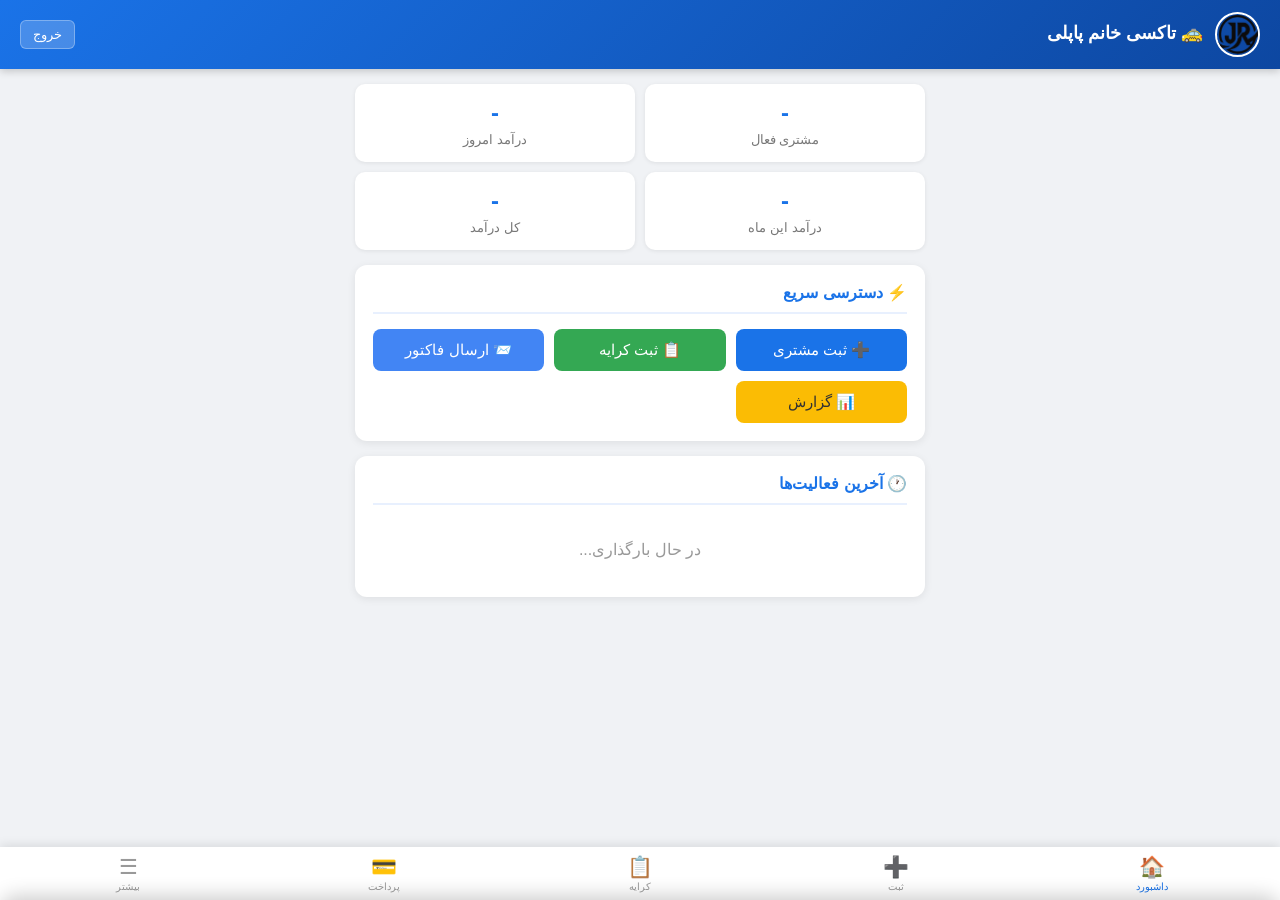
==== index.html @ c9c13c3b "Add files via upload" ====
<!-- جایگزین کل فایل index.html با این کد: -->
<!DOCTYPE html>
<html lang="fa" dir="rtl">
<head>
    <meta charset="UTF-8">
    <meta name="viewport" content="width=device-width, initial-scale=1.0, maximum-scale=1.0">
    <title>تاکسی خانم پاپلی - سیستم مدیریت</title>
    <link rel="manifest" href="manifest.json">
    <meta name="theme-color" content="#1a73e8">
    <link rel="apple-touch-icon" href="icons/icon-192.png">
    <!-- Google Fonts removed - using local fonts only -->
    <style>
        * { margin:0; padding:0; box-sizing:border-box; }
        
        /* Jalali Date Picker Styles */
        .jalali-datepicker {
            display: none;
            position: absolute;
            background: white;
            border: 1px solid #ddd;
            border-radius: 8px;
            box-shadow: 0 4px 20px rgba(0,0,0,0.15);
            z-index: 1000;
            padding: 15px;
            font-family: 'Vazirmatn', sans-serif;
            direction: rtl;
        }
        
        .jalali-datepicker button {
            font-family: 'Vazirmatn', sans-serif;
        }
        
        .jalali-datepicker input {
            cursor: pointer;
        }
        
        body {
            font-family: 'Vazirmatn', sans-serif;
            background: #f0f2f5;
            color: #333;
            padding-bottom: 70px;
        }
        
        .header {
            background: linear-gradient(135deg, #1a73e8, #0d47a1);
            color: white;
            padding: 12px 20px;
            display: flex;
            align-items: center;
            justify-content: space-between;
            position: sticky;
            top: 0;
            z-index: 100;
            box-shadow: 0 2px 8px rgba(0,0,0,0.2);
        }
        
        .header-right {
            display: flex;
            align-items: center;gap: 12px;
        }
        
        .logo-small {
            width: 45px;
            height: 45px;
            border-radius: 50%;
            overflow: hidden;
            border: 2px solid white;
        }
        
        .logo-small img {
            width: 100%;
            height: 100%;
            object-fit: cover;
        }
        
        .header-title h1 { font-size: 1.1rem; font-weight: 700; margin-bottom: 2px; }
        .header-title p { font-size: 0.7rem; opacity: 0.85; }
        
        .logout-btn {
            background: rgba(255,255,255,0.2);
            border: 1px solid rgba(255,255,255,0.3);
            color: white;
            padding: 6px 12px;
            border-radius: 6px;
            font-size: 0.8rem;
            cursor: pointer;
            font-family: 'Vazirmatn', sans-serif;
        }
        
        .content { display:none; padding: 15px; max-width: 600px; margin: 0 auto; }
        .content.active { display: block; }
        
        .card {
            background: white;
            border-radius: 12px;
            padding: 18px;
            margin-bottom: 15px;
            box-shadow: 0 2px 8px rgba(0,0,0,0.08);
        }
        
        .card h3 {
            font-size: 1rem;
            color: #1a73e8;
            margin-bottom: 15px;
            padding-bottom: 10px;
            border-bottom: 2px solid #e8f0fe;
        }
        
        .form-group { margin-bottom: 15px; }
        
        .form-group label {
            display: block;
            font-size: 0.85rem;
            font-weight: 500;
            margin-bottom: 6px;
            color: #555;
        }
        
        input, select, textarea {
            width: 100%;
            padding: 12px 14px;
            border: 2px solid #e0e0e0;
            border-radius: 8px;
            font-family: 'Vazirmatn', sans-serif;
            font-size: 0.95rem;
            transition: border-color 0.3s;
            background: #fafafa;
        }
        
        input:focus, select:focus {
            outline: none;
            border-color: #1a73e8;
            background: white;
        }
        
        .btn {
            display: inline-block;
            padding: 12px 20px;
            border: none;
            border-radius: 8px;
            font-family: 'Vazirmatn', sans-serif;
            font-size: 0.95rem;
            font-weight: 500;
            cursor: pointer;
            transition: all 0.2s;
            text-align: center;
        }
        
        .btn-primary { background: #1a73e8; color: white; width: 100%; }
        .btn-primary:active { background: #1557b0; transform: scale(0.98); }
        
        .btn:disabled { opacity: 0.6; cursor: not-allowed; transform: none !important; }
        
        .btn-success { background: #34a853; color: white; }
        .btn-danger { background: #ea4335; color: white; }
        .btn-warning { background: #fbbc04; color: #333; }
        .btn-info { background: #4285f4; color: white; }
        
        .btn-sm {
            padding: 6px 12px;
            font-size: 0.8rem;
            border-radius: 6px;margin: 2px;
        }
        
        .btn-block { width: 100%; margin-bottom: 10px; }
        
        .customer-card {
            background: white;
            border-radius: 10px;
            padding: 14px;
            margin-bottom: 10px;
            box-shadow: 0 1px 4px rgba(0,0,0,0.08);
            border-right: 4px solid #1a73e8;
        }
        
        .customer-card.daily { border-right-color: #34a853; }
        
        .customer-name { font-weight: 700; font-size: 1rem; color: #333; }
        .customer-phone { color: #666; font-size: 0.85rem; margin: 4px 0; }
        .customer-rate { color: #1a73e8; font-weight: 500; font-size: 0.9rem; }
        .badge {
            display: inline-block;
            padding: 3px 10px;
            border-radius: 20px;
            font-size: 0.75rem;
            font-weight: 500;
        }
        
        .badge-monthly { background: #e8f0fe; color: #1a73e8; }
        .badge-daily { background: #e6f4ea; color: #34a853; }
        
        .action-grid {
            display: grid;
            grid-template-columns: 1fr 1fr;
            gap: 10px;
            margin-top: 15px;
        }
        
        .search-result {
            cursor: pointer;
            padding: 12px;
            background: white;
            border-radius: 8px;
            margin-bottom: 8px;
            border: 1px solid #e0e0e0;
            transition: background 0.2s;
        }
        
        .search-result:active { background: #f0f7ff; }
        
        .selected-customer {
            background: #e8f0fe;
            border: 2px solid #1a73e8;
            border-radius: 10px;
            padding: 12px;
            margin-bottom: 15px;
        }
        
        .invoice-preview {
            background: #f8f9fa;
            border: 1px dashed #aaa;
            border-radius: 10px;
            padding: 15px;
            margin: 15px 0;
            line-height: 2;
        }
        
        .stat-box {
            background: white;
            border-radius: 10px;
            padding: 15px;
            text-align: center;
            box-shadow: 0 1px 4px rgba(0,0,0,0.08);
        }
        
        .stat-number {
            font-size: 1.5rem;
            font-weight: 700;
            color: #1a73e8;}
        
        .stat-label { font-size: 0.8rem; color: #777; margin-top: 5px; }
        
        .report-item {
            background: white;
            border-radius: 8px;
            padding: 12px;
            margin-bottom: 8px;
            border-right: 3px solid #ccc;
        }
        
        .report-item.monthly_end { border-right-color: #1a73e8; }
        .report-item.daily { border-right-color: #34a853; }
        .report-item.monthly_start { border-right-color: #fbbc04; }
        
        .bottom-nav {
            position: fixed;
            bottom: 0;
            left: 0;
            right: 0;
            background: white;
            display: flex;
            box-shadow: 0 -2px 10px rgba(0,0,0,0.1);
            z-index: 200;
        }
        
        .nav-item {
            flex: 1;
            padding: 8px 4px;
            text-align: center;
            cursor: pointer;
            color: #999;
            transition: color 0.2s;
            border: none;
            background: none;
            font-family: 'Vazirmatn', sans-serif;
        }
        
        .nav-item.active { color: #1a73e8; }
        
        .nav-item .nav-icon { font-size: 1.3rem; display: block; }
        .nav-item .nav-label { font-size: 0.6rem; display: block; margin-top: 2px; }

        /* شیت «بیشتر» */
        .sheet-overlay {
            display: none;
            position: fixed; inset: 0;
            background: rgba(0,0,0,0.4);
            z-index: 998;
        }
        .sheet-overlay.open { display: block; }
        .more-sheet {
            position: fixed;
            left: 0; right: 0; bottom: 0;
            background: white;
            border-radius: 16px 16px 0 0;
            box-shadow: 0 -4px 20px rgba(0,0,0,0.2);
            z-index: 999;
            padding: 8px 0 calc(70px + env(safe-area-inset-bottom, 0px));
            transform: translateY(100%);
            transition: transform 0.25s ease-out;
        }
        .more-sheet.open { transform: translateY(0); }
        .more-sheet-handle {
            width: 40px; height: 4px;
            background: #ddd;
            border-radius: 2px;
            margin: 8px auto 12px;
        }
        .more-sheet-item {
            display: flex;
            align-items: center;
            gap: 12px;
            width: 100%;
            padding: 16px 20px;
            border: none;
            background: none;
            font-family: inherit;
            font-size: 1rem;
            text-align: right;
            cursor: pointer;
        }
        .more-sheet-item:active { background: #f5f5f5; }
        .more-sheet-item .nav-icon { font-size: 1.2rem; }

        /* مودال سفارشی به‌جای alert/confirm/prompt بومی */
        .modal-overlay {
            display: none;
            position: fixed; inset: 0;
            background: rgba(0,0,0,0.45);
            z-index: 1100;
            align-items: center;
            justify-content: center;
            padding: 20px;
        }
        .modal-overlay.open { display: flex; }
        .modal-box {
            background: white;
            border-radius: 14px;
            width: 100%;
            max-width: 340px;
            padding: 20px;
            box-shadow: 0 10px 40px rgba(0,0,0,0.3);
        }
        .modal-message {
            font-size: 0.95rem;
            line-height: 1.8;
            white-space: pre-wrap;
            margin-bottom: 16px;
            text-align: right;
        }
        .modal-box input, .modal-box .form-group {
            margin-bottom: 12px;
        }
        .modal-box label {
            display: block;
            font-size: 0.85rem;
            color: #555;
            margin-bottom: 6px;
        }
        .modal-actions {
            display: flex;
            gap: 10px;
            margin-top: 8px;
        }
        .modal-actions .btn { flex: 1; margin: 0; }
        .modal-actions .btn-secondary {
            background: #f0f0f0;
            color: #333;
        }
        
        .alert {
            padding: 12px 15px;
            border-radius: 8px;
            margin-bottom: 15px;
            font-size: 0.9rem;
        }
        
        .alert-success { background: #e6f4ea; color: #1e8e3e; border: 1px solid #a8d5b5; }
        .alert-error { background: #fce8e6; color: #c62828; border: 1px solid #f5a99b; }
        .alert-info { background: #e8f0fe; color: #1a73e8; border: 1px solid #aac4fb; }
        
        .loading {
            text-align: center;
            padding: 20px;
            color: #999;
        }
        
        .empty-state {
            text-align: center;
            padding: 30px;
            color: #aaa;
        }
        
        .empty-state .icon { font-size: 3rem; margin-bottom: 10px; }
        
        .divider {
            height: 1px;
            background: #eee;
            margin: 15px 0;
        }
        
        .total-bar {
            background: linear-gradient(135deg, #1a73e8, #0d47a1);
            color: white;
            border-radius: 10px;
            padding: 15px;
            text-align: center;
            margin-bottom: 15px;
        }
        
        .total-bar .amount { font-size: 1.5rem; font-weight: 700; }
        .total-bar .label { font-size: 0.8rem; opacity: 0.8; margin-top: 5px; }
        
        @media (min-width: 600px) {
            .action-grid { grid-template-columns: 1fr 1fr 1fr; }
        }
    </style>
</head>
<body>

<div class="header">
    <div class="header-right">
        <div class="logo-small">
            <img src="logo.png" alt="لوگو">
        </div>
        <div class="header-title">
            <h1>🚕 تاکسی خانم پاپلی</h1>
            <p id="headerDate"></p>
        </div></div>
    <button class="logout-btn" onclick="logout()">خروج</button>
</div>

<!-- ===== داشبورد ===== -->
<div id="dashboard" class="content active">
    <div style="display:grid; grid-template-columns:1fr 1fr; gap:10px; margin-bottom:15px;">
        <div class="stat-box">
            <div class="stat-number" id="statCustomers">-</div>
            <div class="stat-label">مشتری فعال</div>
        </div>
        <div class="stat-box">
            <div class="stat-number" id="statToday">-</div>
            <div class="stat-label">درآمد امروز</div>
        </div>
        <div class="stat-box">
            <div class="stat-number" id="statMonth">-</div>
            <div class="stat-label">درآمد این ماه</div>
        </div>
        <div class="stat-box">
            <div class="stat-number" id="statTotal">-</div>
            <div class="stat-label">کل درآمد</div>
        </div>
    </div>
    
    <div class="card">
        <h3>⚡ دسترسی سریع</h3>
        <div class="action-grid">
            <button class="btn btn-primary" onclick="switchTab('register')">➕ ثبت مشتری</button>
            <button class="btn btn-success" onclick="switchTab('rental')">📋 ثبت کرایه</button>
            <button class="btn btn-info" onclick="switchTab('invoice')">📨 ارسال فاکتور</button>
            <button class="btn btn-warning" onclick="switchTab('report')">📊 گزارش</button>
        </div>
    </div>
    
    <div class="card">
        <h3>🕐 آخرین فعالیت‌ها</h3>
        <div id="recentActivity"><div class="loading">در حال بارگذاری...</div></div>
    </div>
</div>
<!-- تب ثبت پرداخت -->
<div id="payment" class="content">
    <div class="card">
        <h3>💳 ثبت پرداختی مشتری</h3>
        <div class="form-group">
            <label>جستجوی مشتری</label>
            <input type="text" id="paySearchCustomer" onkeyup="searchPayCustomer()" placeholder="🔍 نام یا شماره تماس مشتری...">
        </div>
        <div id="payCustomerList"></div>

        <div id="payActionSection" style="display: none;">
            <div class="selected-customer">
                پرداخت برای: <strong id="payCustomerName"></strong>
            </div>
            <div class="form-group">
                <label>مبلغ پرداخت (تومان)</label>
                <input type="text" id="payAmount" placeholder="مثلاً ۵۰۰,۰۰۰" inputmode="numeric" class="money-input">
            </div>
            <button class="btn btn-primary btn-block" id="submitPaymentBtn" onclick="submitPayment()">✅ ثبت پرداختی</button>
        </div>
    </div>
</div>
<!-- ===== ثبت مشتری ===== -->
<div id="register" class="content">
    <div class="card">
        <h3>➕ ثبت مشتری جدید</h3>
        <div id="registerMsg"></div>
        <form id="customerForm">
            <div class="form-group">
                <label>نام و نام خانوادگی *</label>
                <input type="text" id="custName" placeholder="مثال: علی احمدی" required>
            </div>
            <div class="form-group">
                <label>شماره موبایل *</label>
                <input type="tel" id="custPhone" placeholder="09xxxxxxxxx" required>
            </div>
            <div class="form-group">
                <label>نوع سرویس</label>
                <select id="custType">
                    <option value="monthly">ماهانه</option>
                    <option value="daily">روزانه</option>
                </select>
            </div>
            <div class="form-group">
                <label>نرخ (تومان)</label>
                <input type="text" id="custRate" placeholder="مثال: ۵۰۰,۰۰۰" inputmode="numeric" class="money-input">
            </div>
            <div class="form-group">
                <label>توضیحات (اختیاری)</label>
                <input type="text" id="custNote" placeholder="آدرس، مسیر، ...">
            </div>
            <button type="submit" class="btn btn-primary" id="customerSubmitBtn">💾 ثبت مشتری</button>
        </form>
    </div>
</div>

<!-- ===== مشتریان ===== -->
<div id="customers" class="content">
    <div class="card">
        <h3>👥 لیست مشتریان</h3>
        <input type="text" id="searchCustomerList" placeholder="🔍 جستجو در مشتریان..." 
               oninput="filterCustomers(this.value)" style="margin-bottom:15px;">
        <div id="customersList"><div class="loading">در حال بارگذاری...</div></div>
    </div>
</div>

<!-- ===== ثبت کرایه ===== -->
<div id="rental" class="content">
    <div class="card">
        <h3>📋 ثبت کرایه</h3>
        <div class="form-group">
            <label>جستجوی مشتری</label>
            <input type="text" id="searchRental" placeholder="🔍 نام یا شماره موبایل..." 
                   oninput="searchRentalCustomer(this.value)">
        </div>
        <div id="rentalSearchResults"></div>
        
        <div id="selectedRentalCustomer" style="display:none;">
            <div class="selected-customer" id="rentalCustomerInfo"></div>
            <div id="rentalMsg"></div>
            
            <div class="form-group" id="dailyAmountGroup" style="display:none;">
                <label>مبلغ کرایه روزانه (تومان)</label>
                <input type="text" id="dailyAmount" placeholder="اگر خالی باشد نرخ پیش‌فرض" inputmode="numeric" class="money-input">
            </div>
            
            <div class="action-grid">
                <button class="btn btn-success btn-block" onclick="doRental('start_monthly')">
                    🟢 شروع ماهانه
                </button>
                <button class="btn btn-danger btn-block" onclick="doRental('end_monthly')">
                    🔴 اتمام ماهانه
                </button>
            </div>
            <button class="btn btn-warning btn-block" onclick="toggleDailyAmount(); doRental('daily')">
                📅 ثبت روزانه
            </button>
        </div>
    </div>
</div>

<!-- ===== ارسال فاکتور ===== -->
<div id="invoice" class="content">
    <div class="card">
        <h3>📨 ارسال فاکتور</h3>
        <div class="form-group">
            <input type="text" id="searchInvoice" placeholder="🔍 جستجوی مشتری..." 
                   oninput="searchInvoiceCustomer(this.value)">
        </div>
        <div id="invoiceSearchResults"></div>
        
        <!-- بقیه کدهای فاکتور که قبلا بود (دکمه های تایید و ارسال پیامک) -->
        <div id="invoiceSection" style="display:none;">
            <div class="selected-customer" id="invoiceCustomerInfo"></div>
            <div class="invoice-preview">
                <div id="invoiceText"></div>
            </div>
            <button class="btn btn-primary btn-block" onclick="sendSMS()">
                📱 ارسال پیامک از گوشی
            </button>
            <button class="btn btn-success btn-block" onclick="confirmInvoiceSent()">
                ✅ تایید ارسال و ثبت در سیستم
            </button>
        </div>
        
    </div>
</div> <!-- پایان کامل تب فاکتور -->

<!-- ===== گزارش ===== -->
<div id="report" class="content">
    <div class="card">
        <h3>📊 گزارش‌گیری</h3>
        <div class="form-group">
            <label>از تاریخ</label>
            <input type="text" id="fromDate" placeholder="انتخاب تاریخ..." readonly onclick="document.getElementById('fromDate').focus()">
        </div>
        <div class="form-group">
            <label>تا تاریخ</label>
            <input type="text" id="toDate" placeholder="انتخاب تاریخ..." readonly onclick="document.getElementById('toDate').focus()">
        </div>
        <div class="form-group">
            <label>نوع گزارش</label>
            <select id="reportType">
                <option value="">همه</option>
                <option value="monthly_end">کرایه ماهانه</option>
                <option value="daily">کرایه روزانه</option>
            </select>
        </div>
        <button class="btn btn-primary btn-block" onclick="loadReport()">🔍 نمایش گزارش</button>
    </div>
    <div id="reportResult"></div>
</div>
<!-- ===== تنظیمات ===== -->
<div id="settings" class="content">
    
    <!-- کارت تغییر رمز -->
    <div class="card">
        <h3>🔐 تغییر رمز عبور</h3>
        <div id="passwordMsg"></div>
        <form id="changePasswordForm">
            <div class="form-group">
                <label>رمز فعلی</label>
                <input type="password" id="oldPassword" maxlength="4" required>
            </div>
            <div class="form-group">
                <label>رمز جدید</label>
                <input type="password" id="newPassword" maxlength="4" required>
            </div>
            <div class="form-group">
                <label>تکرار رمز جدید</label>
                <input type="password" id="confirmPassword" maxlength="4" required>
            </div>
            <button type="submit" class="btn btn-primary">💾 ذخیره رمز جدید</button>
        </form>
    </div>

    <div class="divider"></div>

    <!-- کارت اتصال گیت‌هاب -->
    <div class="card">
        <h3>🔗 اتصال گیت‌هاب</h3>
        <p style="font-size:13px;color:#666; margin-bottom:10px;">
            اطلاعات این برنامه روی گیت‌هاب ذخیره می‌شود. برای تغییر ریپو/توکن یا اتصال از یک گوشی دیگر، از دکمه زیر استفاده کنید.
        </p>
        <button class="btn btn-secondary" onclick="location.href='setup.html'">⚙️ تنظیمات اتصال گیت‌هاب</button>
    </div>

    <div class="divider"></div>

    <!-- کارت تنظیم ارسال پیامک -->
    <div class="card">
        <h3>📩 تنظیمات ارسال پیامک فاکتور</h3>

        <div class="form-group">
            <label>
                <input type="checkbox" id="enablePhoneSMS">
                فعال سازی ارسال فاکتور از برنامه پیامک گوشی
            </label>
        </div>

        <p style="font-size:13px;color:#666">
            در صورت فعال بودن، هنگام ارسال فاکتور برنامه پیامک گوشی باز شده و متن فاکتور آماده ارسال خواهد بود.
        </p>
    </div>
    <div class="divider"></div>

    <!-- کارت ریست سیستم -->
    <div class="card" style="border: 1px solid #ff4d4d; background-color: #fffafaa1;">
        <h3 style="color: #d32f2f;">⚠️ ریست سیستم (حذف تمام کرایه‌ها)</h3>
        <p style="font-size:13px;color:#666">
            با کلیک روی دکمه زیر، <strong>تمام کرایه‌ها، سفرها و پرداختی‌های مربوط به آن‌ها</strong> پاک خواهند شد و بدهی همه مشتریان صفر می‌شود. لیست مشتریان و خودروها دست‌نخورده باقی می‌ماند. <br><span style="color:red">این عملیات غیرقابل بازگشت است!</span>
        </p>
        <button class="btn" style="background: #d32f2f; color: white;" onclick="resetSystem()">
            🗑️ پاک کردن همه کرایه‌ها
        </button>
    </div>


    <div class="divider"></div>

    <!-- کارت اطلاعات حساب (بخش جدید) -->
    <div class="card">
        <h3>💳 مشخصات کارت جهت واریز</h3>

        <div class="form-group">
            <label for="bankAccountName">نام صاحب حساب</label>
            <input type="text" id="bankAccountName" placeholder="مثال: علی محمدی">
        </div>

        <div class="form-group">
            <label for="bankCardNumber">شماره کارت</label>
            <input type="text" id="bankCardNumber" placeholder="مثال: ۶۰۳۷-۹۹۱۹-۱۲۳۴-۵۶۷۸">
        </div>

        <button class="btn btn-primary" onclick="saveBankSettings()">
            💾 ذخیره مشخصات کارت
        </button>
    </div>

</div>




<!-- Bottom Navigation -->
<!-- شیت «بیشتر» برای دسترسی به گزینه‌های کم‌استفاده‌تر -->
<div id="moreSheetOverlay" class="sheet-overlay" onclick="toggleMoreSheet(false)"></div>
<div id="moreSheet" class="more-sheet">
    <div class="more-sheet-handle"></div>
    <button class="more-sheet-item" onclick="openMoreTab('customers')">
        <span class="nav-icon">👥</span> مشتریان
    </button>
    <button class="more-sheet-item" onclick="openMoreTab('invoice')">
        <span class="nav-icon">📨</span> فاکتور
    </button>
    <button class="more-sheet-item" onclick="openMoreTab('report')">
        <span class="nav-icon">📊</span> گزارش
    </button>
    <button class="more-sheet-item" onclick="openMoreTab('settings')">
        <span class="nav-icon">⚙️</span> تنظیمات
    </button>
</div>

<nav class="bottom-nav">
    <button class="nav-item active" onclick="switchTab('dashboard', this)">
        <span class="nav-icon">🏠</span>
        <span class="nav-label">داشبورد</span>
    </button>
    <button class="nav-item" onclick="switchTab('register', this)">
        <span class="nav-icon">➕</span>
        <span class="nav-label">ثبت</span>
    </button>
    <button class="nav-item" onclick="switchTab('rental', this)">
        <span class="nav-icon">📋</span>
        <span class="nav-label">کرایه</span>
    </button>
    <button class="nav-item" onclick="switchTab('payment', this)">
        <span class="nav-icon">💳</span>
        <span class="nav-label">پرداخت</span>
    </button>
    <button class="nav-item" id="moreNavBtn" onclick="toggleMoreSheet()">
        <span class="nav-icon">☰</span>
        <span class="nav-label">بیشتر</span>
    </button>
</nav>

<!-- مودال سفارشی به‌جای alert/confirm/prompt بومی -->
<div id="modalOverlay" class="modal-overlay">
    <div class="modal-box" id="modalBox"></div>
</div>

    <script src="assets/gh-storage.js"></script>
    <script src="assets/libs/jalali-datepicker.js"></script>
    <script>
        // ===== اتصال به گیت‌هاب و احراز هویت =====
        // اگر تنظیمات اتصال به گیت‌هاب انجام نشده، اول به صفحه تنظیمات برو
        if (!ghHasConfig()) {
            window.location.href = 'setup.html';
        }
        // اگر کاربر لاگین نکرده باشد، به صفحه ورود منتقل می‌شود
        const authToken = localStorage.getItem('auth_token');
        if (!authToken) {
            window.location.href = 'login.html';
        }
        // apiFetch و متغیر API اکنون در assets/gh-storage.js تعریف شده‌اند
        // و به‌جای تماس با سرور PHP، مستقیم با گیت‌هاب کار می‌کنند

        async function logout() {
            if (!(await showConfirm('آیا مطمئن هستید که می‌خواهید خارج شوید؟'))) return;
            localStorage.removeItem('auth_token');
            window.location.href = 'login.html';
        }

        // ===== تغییر رمز عبور =====
        document.getElementById('changePasswordForm').addEventListener('submit', async (e) => {
            e.preventDefault();
            const msgEl = document.getElementById('passwordMsg');
            const oldPassword = document.getElementById('oldPassword').value;
            const newPassword = document.getElementById('newPassword').value;
            const confirmPassword = document.getElementById('confirmPassword').value;

            if (newPassword !== confirmPassword) {
                msgEl.innerHTML = '<div class="alert alert-error">❌ رمز جدید و تکرار آن یکسان نیستند</div>';
                return;
            }

            try {
                const res = await apiFetch(`${API}/auth.php`, {
                    method: 'POST',
                    headers: {'Content-Type': 'application/json'},
                    body: JSON.stringify({action: 'change_password', old_password: oldPassword, new_password: newPassword})
                });
                const result = await res.json();
                if (result.success) {
                    msgEl.innerHTML = '<div class="alert alert-success">✅ رمز عبور با موفقیت تغییر کرد</div>';
                    e.target.reset();
                } else {
                    msgEl.innerHTML = `<div class="alert alert-error">❌ ${result.error || 'خطا در تغییر رمز'}</div>`;
                }
            } catch (err) {
                msgEl.innerHTML = '<div class="alert alert-error">❌ خطا در ارتباط با گیت‌هاب</div>';
            }
        });

        // ===== فرمت زنده‌ی اعداد پولی =====
        // ورودی‌های مبلغ را هنگام تایپ با جداکننده هزارگان نمایش می‌دهد
        function attachMoneyFormatting(id) {
            const el = document.getElementById(id);
            if (!el) return;
            el.addEventListener('input', function() {
                const raw = this.value.replace(/[^\d]/g, '');
                this.value = raw ? Number(raw).toLocaleString('en-US') : '';
            });
        }

        function getRawNumber(id) {
            const el = document.getElementById(id);
            if (!el) return '';
            return el.value.replace(/[^\d]/g, '');
        }

        // ===== مودال سفارشی به‌جای alert/confirm/prompt بومی =====
        function closeModal() {
            document.getElementById('modalOverlay').classList.remove('open');
            document.getElementById('modalBox').innerHTML = '';
        }

        function showAlert(message) {
            return new Promise(resolve => {
                const box = document.getElementById('modalBox');
                box.innerHTML = `
                    <div class="modal-message">${message}</div>
                    <div class="modal-actions">
                        <button class="btn btn-primary" id="modalOkBtn">باشه</button>
                    </div>
                `;
                document.getElementById('modalOverlay').classList.add('open');
                document.getElementById('modalOkBtn').onclick = () => { closeModal(); resolve(); };
            });
        }

        function showConfirm(message) {
            return new Promise(resolve => {
                const box = document.getElementById('modalBox');
                box.innerHTML = `
                    <div class="modal-message">${message}</div>
                    <div class="modal-actions">
                        <button class="btn btn-secondary" id="modalCancelBtn">لغو</button>
                        <button class="btn btn-primary" id="modalConfirmBtn">تایید</button>
                    </div>
                `;
                document.getElementById('modalOverlay').classList.add('open');
                document.getElementById('modalCancelBtn').onclick = () => { closeModal(); resolve(false); };
                document.getElementById('modalConfirmBtn').onclick = () => { closeModal(); resolve(true); };
            });
        }

        function showPrompt(message, defaultValue) {
            return new Promise(resolve => {
                const box = document.getElementById('modalBox');
                box.innerHTML = `
                    <div class="modal-message">${message}</div>
                    <input type="text" id="modalPromptInput" value="${defaultValue ? String(defaultValue).replace(/"/g, '&quot;') : ''}">
                    <div class="modal-actions">
                        <button class="btn btn-secondary" id="modalCancelBtn">لغو</button>
                        <button class="btn btn-primary" id="modalOkBtn">تایید</button>
                    </div>
                `;
                document.getElementById('modalOverlay').classList.add('open');
                const input = document.getElementById('modalPromptInput');
                input.focus();
                document.getElementById('modalCancelBtn').onclick = () => { closeModal(); resolve(null); };
                document.getElementById('modalOkBtn').onclick = () => { const v = input.value; closeModal(); resolve(v); };
            });
        }

        // فرم ویرایش مشتری در یک مودال به‌جای سه prompt پشت‌سرهم
        function showEditCustomerModal(customer) {
            return new Promise(resolve => {
                const box = document.getElementById('modalBox');
                box.innerHTML = `
                    <div class="modal-message" style="margin-bottom:12px;"><strong>ویرایش مشتری</strong></div>
                    <div class="form-group">
                        <label>نام و نام خانوادگی</label>
                        <input type="text" id="editCustName" value="${(customer.name || '').replace(/"/g, '&quot;')}">
                    </div>
                    <div class="form-group">
                        <label>شماره موبایل</label>
                        <input type="text" id="editCustPhone" value="${(customer.phone || '').replace(/"/g, '&quot;')}">
                    </div>
                    <div class="form-group">
                        <label>نرخ (تومان)</label>
                        <input type="text" id="editCustRate" inputmode="numeric" class="money-input" value="${Number(customer.rate || 0).toLocaleString('en-US')}">
                    </div>
                    <div class="modal-actions">
                        <button class="btn btn-secondary" id="modalCancelBtn">لغو</button>
                        <button class="btn btn-primary" id="modalOkBtn">ذخیره</button>
                    </div>
                `;
                document.getElementById('modalOverlay').classList.add('open');
                attachMoneyFormatting('editCustRate');
                document.getElementById('modalCancelBtn').onclick = () => { closeModal(); resolve(null); };
                document.getElementById('modalOkBtn').onclick = () => {
                    const name = document.getElementById('editCustName').value.trim();
                    const phone = document.getElementById('editCustPhone').value.trim();
                    const rate = getRawNumber('editCustRate');
                    closeModal();
                    resolve({ name, phone, rate });
                };
            });
        }
    let selectedRentalCustomer = null;
    let selectedInvoiceCustomer = null;
    let invoiceData = null;
    let allCustomers = [];

    // ===== تاریخ فارسی =====
    function setPersianDate() {
        const now = new Date();
        const options = { 
            calendar: 'persian', 
            year: 'numeric', 
            month: 'long', 
            day: 'numeric',
            weekday: 'long'
        };
        try {
            document.getElementById('headerDate').textContent = 
                new Intl.DateTimeFormat('fa-IR', options).format(now);
        } catch(e) {
            document.getElementById('headerDate').textContent = now.toLocaleDateString('fa-IR');
        }
    }
    
    // ===== مقداردهی تاریخ‌ها =====
    function setDefaultDates() {
        // Convert current date to Jalali
        const now = new Date();
        const gToday = `${now.getFullYear()}-${String(now.getMonth() + 1).padStart(2, '0')}-${String(now.getDate()).padStart(2, '0')}`;
        
        // Get first day of current month
        const firstDay = new Date(now.getFullYear(), now.getMonth(), 1);
        const gFirstDay = `${firstDay.getFullYear()}-${String(firstDay.getMonth() + 1).padStart(2, '0')}-${String(firstDay.getDate()).padStart(2, '0')}`;
        
        // Convert to Jalali for display
        const todayJalali = gregorianToJalali(now.getFullYear(), now.getMonth() + 1, now.getDate());
        const firstDayJalali = gregorianToJalali(firstDay.getFullYear(), firstDay.getMonth() + 1, firstDay.getDate());
        
        document.getElementById('fromDate').value = `${todayJalali.y}/${String(todayJalali.m).padStart(2, '0')}/${String(todayJalali.d).padStart(2, '0')}`;
        document.getElementById('toDate').value = `${todayJalali.y}/${String(todayJalali.m).padStart(2, '0')}/${String(todayJalali.d).padStart(2, '0')}`;
    }
    
    // Convert Gregorian to Jalali (for date handling)
    function gregorianToJalali(gy, gm, gd) {
        const g_d_m = [0, 31, 59, 90, 120, 151, 181, 212, 243, 273, 304, 334];
        gy2 = (gm > 2) ? (gy + 1) : gy;
        let days = 355666 + (365 * gy) + Math.floor((gy2 + 3) / 4) - Math.floor((gy2 + 99) / 100) + Math.floor((gy2 + 399) / 400) + gd + g_d_m[gm - 1];
        let jy = -1595 + (33 * Math.floor(days / 12053));
        days %= 12053;
        jy += 4 * Math.floor(days / 1461);
        days %= 1461;
        if (days > 365) {
            jy += Math.floor((days - 1) / 365);
            days = (days - 1) % 365;
        }
        let jm = (days < 186) ? 1 + Math.floor(days / 31) : 7 + Math.floor((days - 186) / 30);
        let jd = 1 + ((days < 186) ? (days % 31) : ((days - 186) % 30));
        return { y: jy, m: jm, d: jd };
    }
    
    // Parse Jalali date string
    function parseJalaliDate(str) {
        const parts = str.split('/');
        if (parts.length === 3) {
            return { y: parseInt(parts[0]), m: parseInt(parts[1]), d: parseInt(parts[2]) };
        }
        return null;
    }
    
    // Convert Jalali to Gregorian (for API requests)
    function jalaliToGregorian(jy, jm, jd) {
        jy += 1595;
        let days = -355668 + (365 * jy) + (Math.floor(jy / 33) * 8) + Math.floor((Math.floor(jy % 33) + 3) / 4) + jd + ((jm < 7) ? (jm - 1) * 31 : ((jm - 7) * 30) + 186);
        let gy = 400 * Math.floor(days / 146097);
        days %= 146097;
        if (days > 36524) {
            gy += 100 * Math.floor(--days / 36524);
            days %= 36524;
            if (days >= 365) days++;
        }
        gy += 4 * Math.floor(days / 1461);
        days %= 1461;
        if (days > 365) {
            gy += Math.floor((days - 1) / 365);
            days = (days - 1) % 365;
        }
        let gd = days + 1;
        const sal_a = [0, 31, ((gy % 4 == 0 && gy % 100 != 0) || (gy % 400 == 0)) ? 29 : 28, 31, 30, 31, 30, 31, 31, 30, 31, 30, 31];
        let gm = 0;
        while (gm < 13 && gd > sal_a[gm]) gd -= sal_a[gm++];
        return { y: gy, m: gm, d: gd };
    }

    // ===== تغییر تب =====
    function switchTab(tabId, btn) {
        document.querySelectorAll('.content').forEach(c => c.classList.remove('active'));
        document.querySelectorAll('.nav-item').forEach(n => n.classList.remove('active'));
        document.getElementById(tabId).classList.add('active');
        if(btn) btn.classList.add('active');
        
        if(tabId === 'customers') loadCustomers();
        if(tabId === 'dashboard') loadDashboard();
    }

    // ===== شیت «بیشتر» =====
    function toggleMoreSheet(show) {
        const sheet = document.getElementById('moreSheet');
        const overlay = document.getElementById('moreSheetOverlay');
        const isOpen = show === undefined ? !sheet.classList.contains('open') : show;
        sheet.classList.toggle('open', isOpen);
        overlay.classList.toggle('open', isOpen);
    }

    function openMoreTab(tabId) {
        toggleMoreSheet(false);
        switchTab(tabId, document.getElementById('moreNavBtn'));
    }

    // ===== داشبورد =====
    async function loadDashboard() {
        try {
            const [custRes, reportRes] = await Promise.all([
                apiFetch(`${API}/customers.php`),
                apiFetch(`${API}/report.php?from_date=${new Date().toISOString().split('T')[0]}&to_date=${new Date().toISOString().split('T')[0]}`)
            ]);
            
            const customers = await custRes.json();
            const todayReport = await reportRes.json();
            
            document.getElementById('statCustomers').textContent = customers.length;
            document.getElementById('statToday').textContent = 
                formatNumber(todayReport.total || 0);
            
            // گزارش این ماه
            const firstDay = new Date(new Date().setDate(1)).toISOString().split('T')[0];
            const monthRes = await apiFetch(`${API}/report.php?from_date=${firstDay}&to_date=${new Date().toISOString().split('T')[0]}`);
            const monthReport = await monthRes.json();
            document.getElementById('statMonth').textContent = formatNumber(monthReport.total || 0);
            
            // گزارش کل
            const totalRes = await apiFetch(`${API}/report.php?from_date=2020-01-01&to_date=${new Date().toISOString().split('T')[0]}`);
            const totalReport = await totalRes.json();
            document.getElementById('statTotal').textContent = formatNumber(totalReport.total || 0);
            
            // آخرین فعالیت‌ها
            const recent = (totalReport.data || []).slice(0, 5);
            if(recent.length === 0) {
                document.getElementById('recentActivity').innerHTML = 
                    '<div class="empty-state"><div class="icon">📭</div>هنوز فعالیتی ثبت نشده</div>';
            } else {
                document.getElementById('recentActivity').innerHTML = recent.map(r => `
                    <div class="report-item ${r.type}">
                        <strong>${r.name}</strong> - 
                        <span>${r.type_label}</span><br>
                        <span style="color:#1a73e8">${formatNumber(r.amount)} تومان</span>
                        <span style="color:#999; float:left; font-size:0.75rem">${r.created_at?.split('T')[0] || ''}</span>
                    </div>
                `).join('');
            }
        } catch(e) {
            console.error(e);
        }
    }

    // ===== ثبت مشتری =====
    document.getElementById('customerForm').addEventListener('submit', async (e) => {
        e.preventDefault();
        const msgEl = document.getElementById('registerMsg');
        const btn = document.getElementById('customerSubmitBtn');
        
        const data = {
            name: document.getElementById('custName').value.trim(),
            phone: document.getElementById('custPhone').value.trim(),
            service_type: document.getElementById('custType').value,
            rate: getRawNumber('custRate') || 0,
            note: document.getElementById('custNote').value.trim()
        };
        
        btn.disabled = true;
        btn.textContent = '⏳ در حال ثبت...';
        
        try {
            const res = await apiFetch(`${API}/customers.php`, {
                method: 'POST',
                headers: {'Content-Type': 'application/json'},
                body: JSON.stringify(data)
            });
            
            const result = await res.json();
            
            if(res.ok) {
                msgEl.innerHTML = '<div class="alert alert-success">✅ مشتری با موفقیت ثبت شد</div>';
                e.target.reset();
                setTimeout(() => msgEl.innerHTML = '', 3000);
            } else {
                msgEl.innerHTML = `<div class="alert alert-error">❌ ${result.error}</div>`;
            }
        } catch(err) {
            msgEl.innerHTML = '<div class="alert alert-error">❌ خطا در اتصال به سرور</div>';
        } finally {
            btn.disabled = false;
            btn.textContent = '💾 ثبت مشتری';
        }
    });

    // ===== لیست مشتریان =====
    async function loadCustomers() {
        document.getElementById('customersList').innerHTML = '<div class="loading">در حال بارگذاری...</div>';
        const res = await apiFetch(`${API}/customers.php`);
        allCustomers = await res.json();
        renderCustomers(allCustomers);
    }

    function renderCustomers(list) {
        if(list.length === 0) {
            document.getElementById('customersList').innerHTML = 
                '<div class="empty-state"><div class="icon">👤</div>هیچ مشتری‌ای ثبت نشده</div>';
            return;
        }
        
        document.getElementById('customersList').innerHTML = list.map(c => `
            <div class="customer-card ${c.service_type}">
                <div style="display:flex; justify-content:space-between; align-items:start;">
                    <div>
                        <div class="customer-name">${c.name}</div>
                        <div class="customer-phone">📞 ${c.phone}</div>
                        <div class="customer-rate">💰 ${formatNumber(c.rate)} تومان / 
                            ${c.service_type === 'monthly' ? 'ماه' : 'روز'}
                        </div>
                    </div>
                    <span class="badge ${c.service_type === 'monthly' ? 'badge-monthly' : 'badge-daily'}">
                        ${c.service_type === 'monthly' ? 'ماهانه' : 'روزانه'}
                    </span>
                </div>
                <div style="margin-top:10px;">
                    <button class="btn btn-warning btn-sm" onclick="editCustomer(${c.id})">✏️ ویرایش</button>
                    <button class="btn btn-danger btn-sm" onclick="deleteCustomer(${c.id}, '${c.name}')">🗑️ حذف</button>
                    <button class="btn btn-info btn-sm" onclick="viewCustomerRentals(${c.id}, '${c.name}')">📋 سوابق</button>
                </div>
            </div>
        `).join('');
    }

    function filterCustomers(q) {
        const filtered = allCustomers.filter(c => 
            c.name.includes(q) || c.phone.includes(q)
        );
        renderCustomers(filtered);
    }

    async function deleteCustomer(id, name) {
        if(!(await showConfirm(`آیا مشتری "${name}" حذف شود؟`))) return;
        await apiFetch(`${API}/customers.php/${id}`, {method: 'DELETE'});
        loadCustomers();
    }

    async function editCustomer(id) {
        const customer = allCustomers.find(c => c.id === id);
        if(!customer) return;
        
        const result = await showEditCustomerModal(customer);
        if(!result || !result.name) return;
        
        await apiFetch(`${API}/customers.php/${id}`, {
            method: 'PUT',
            headers: {'Content-Type': 'application/json'},
            body: JSON.stringify({
                name: result.name, phone: result.phone, rate: result.rate,
                service_type: customer.service_type
            })
        });
        loadCustomers();
    }

    async function viewCustomerRentals(id, name) {
        const res = await apiFetch(`${API}/rentals.php?customer_id=${id}`);
        const rentals = await res.json();
        
        if(rentals.length === 0) {
            await showAlert(`${name}: هیچ سابقه کرایه‌ای وجود ندارد`);
            return;
        }
        
        const list = rentals.slice(0, 10).map(r => 
            `${r.type_label || r.type} - ${formatNumber(r.amount)} تومان - ${r.created_at?.split('T')[0] || ''}`
        ).join('\n');
        
        await showAlert(`سوابق ${name}:\n\n${list}`);
    }

    // ===== ثبت کرایه =====
    async function searchRentalCustomer(q) {
        if(q.length < 2) {
            document.getElementById('rentalSearchResults').innerHTML = '';
            document.getElementById('selectedRentalCustomer').style.display = 'none';
            return;
        }
        
        const res = await apiFetch(`${API}/customers.php?search=${encodeURIComponent(q)}`);
        const customers = await res.json();
        
        document.getElementById('rentalSearchResults').innerHTML = customers.map(c => `
            <div class="search-result" onclick="selectRentalCustomer(${JSON.stringify(c).replace(/"/g, '&quot;')})">
                <strong>${c.name}</strong> - ${c.phone}
                <span class="badge ${c.service_type === 'monthly' ? 'badge-monthly' : 'badge-daily'}" style="float:left">
                    ${c.service_type === 'monthly' ? 'ماهانه' : 'روزانه'}
                </span>
            </div>
        `).join('') || '<div class="empty-state">مشتری پیدا نشد</div>';
    }

    function selectRentalCustomer(customer) {
        selectedRentalCustomer = customer;
        document.getElementById('rentalSearchResults').innerHTML = '';
        document.getElementById('searchRental').value = customer.name;
        document.getElementById('selectedRentalCustomer').style.display = 'block';
        document.getElementById('rentalCustomerInfo').innerHTML = `
            <strong>👤 ${customer.name}</strong><br>
            📞 ${customer.phone}<br>
            💰 نرخ: ${formatNumber(customer.rate)} تومان / ${customer.service_type === 'monthly' ? 'ماه' : 'روز'}
        `;
        
        if(customer.service_type === 'daily') {
            document.getElementById('dailyAmountGroup').style.display = 'block';
        }
    }

    async function doRental(action) {
        if(!selectedRentalCustomer) {
            await showAlert('ابتدا مشتری را انتخاب کنید');
            return;
        }
        
        const msgEl = document.getElementById('rentalMsg');
        const body = { customer_id: selectedRentalCustomer.id };
        
        if(action === 'daily') {
            const dailyAmt = getRawNumber('dailyAmount');
            if(dailyAmt) body.amount = dailyAmt;
        }
        
        const actionButtons = document.querySelectorAll('#selectedRentalCustomer button');
        actionButtons.forEach(b => b.disabled = true);
        
        try {
            const res = await apiFetch(`${API}/rentals.php?action=${action}`, {
                method: 'POST',
                headers: {'Content-Type': 'application/json'},
                body: JSON.stringify(body)
            });
            
            const result = await res.json();
            
            if(res.ok) {
                msgEl.innerHTML = `<div class="alert alert-success">✅ ${result.message}</div>`;
                setTimeout(() => msgEl.innerHTML = '', 4000);
            } else {
                msgEl.innerHTML = `<div class="alert alert-error">❌ ${result.error}</div>`;
            }
        } catch(err) {
            msgEl.innerHTML = '<div class="alert alert-error">❌ خطا در اتصال به سرور</div>';
        } finally {
            actionButtons.forEach(b => b.disabled = false);
        }
    }

    function toggleDailyAmount() {
        const el = document.getElementById('dailyAmountGroup');
        el.style.display = el.style.display === 'none' ? 'block' : 'none';
    }

    // ===== فاکتور =====
    async function searchInvoiceCustomer(q) {
        if(q.length < 2) {
            document.getElementById('invoiceSearchResults').innerHTML = '';
            document.getElementById('invoiceSection').style.display = 'none';
            return;
        }
        
        const res = await apiFetch(`${API}/customers.php?search=${encodeURIComponent(q)}`);
        const customers = await res.json();
        
        document.getElementById('invoiceSearchResults').innerHTML = customers.map(c => `
            <div class="search-result" onclick="selectInvoiceCustomer(${c.id})">
                <strong>${c.name}</strong> - ${c.phone}
            </div>
        `).join('') || '<div class="empty-state">مشتری پیدا نشد</div>';
    }

// ۱. توابع کمکی برای فرمت تاریخ (اگر از قبل دارید پاک کنید و این دو را بگذارید)
function safeFormatDateTime(dateStr) {
    if (!dateStr) return 'نامشخص';
    try {
        const d = new Date(dateStr);
        if (isNaN(d.getTime())) return 'نامشخص';
        const datePart = new Intl.DateTimeFormat('fa-IR').format(d);
        const timePart = d.toLocaleTimeString('fa-IR', { hour: '2-digit', minute: '2-digit' });
        return `${datePart}, ${timePart}`;
    } catch (e) {
        return 'نامشخص';
    }
}

function safeFormatDate(dateStr) {
    if (!dateStr) return 'نامشخص';
    try {
        const d = new Date(dateStr);
        if (isNaN(d.getTime())) return 'نامشخص';
        return new Intl.DateTimeFormat('fa-IR').format(d);
    } catch (e) {
        return 'نامشخص';
    }
}
// بارگذاری مشخصات کارت در صورت وجود در حافظه مرورگر
function loadBankSettings() {
    if(document.getElementById('bankAccountName')) {
        document.getElementById('bankAccountName').value = localStorage.getItem('bankAccountName') || '';
    }
    if(document.getElementById('bankCardNumber')) {
        document.getElementById('bankCardNumber').value = localStorage.getItem('bankCardNumber') || '';
    }
}

// ذخیره مشخصات کارت در حافظه مرورگر
function saveBankSettings() {
    const name = document.getElementById('bankAccountName').value.trim();
    const card = document.getElementById('bankCardNumber').value.trim();

    localStorage.setItem('bankAccountName', name);
    localStorage.setItem('bankCardNumber', card);

    showAlert('✅ مشخصات کارت با موفقیت ذخیره شد.');
}

// اجرای تابع خواندن اطلاعات هنگام باز شدن برنامه
document.addEventListener('DOMContentLoaded', () => {
    loadBankSettings();
});


// ۲. جایگزین کردن تابع انتخاب مشتری فاکتور (تولید یکپارچه متن همراه با شماره کارت)
async function selectInvoiceCustomer(id) {
    document.getElementById('invoiceSearchResults').innerHTML = '';
    
    try {
        const res = await apiFetch(`${API}/invoice.php?customer_id=${id}`);
        invoiceData = await res.json();
        selectedInvoiceCustomer = invoiceData.customer;
        
        if (!selectedInvoiceCustomer) {
            await showAlert('مشتری پیدا نشد');
            return;
        }

        document.getElementById('searchInvoice').value = selectedInvoiceCustomer.name;
        document.getElementById('invoiceCustomerInfo').innerHTML = 
            `${selectedInvoiceCustomer.name} - ${selectedInvoiceCustomer.phone}`;

        const today = new Intl.DateTimeFormat('fa-IR').format(new Date());
        
        // ساختن لیست ریز فاکتورها
        let detailsHtml = '';
        if (invoiceData.rentals && invoiceData.rentals.length > 0) {
            detailsHtml = `جزئیات کارکرد شما تا تاریخ ${today} به شرح زیر است:<br>`;
            invoiceData.rentals.forEach(r => {
                const amt = Number(r.amount || 0).toLocaleString('fa-IR');
                if (r.type === 'daily') {
                    const dt = safeFormatDateTime(r.created_at); // نمایش تاریخ و ساعت
                    detailsHtml += `🔸 سرویس روزانه (${dt}): ${amt} تومان<br>`;
                } else if (r.type === 'monthly') {
                    const sd = safeFormatDate(r.start_date);
                    const ed = safeFormatDate(r.end_date);
                    detailsHtml += `🔸 سرویس ماهانه (از ${sd} تا ${ed}): ${amt} تومان<br>`;
                }
            });
            detailsHtml += `<br>`; // یک خط فاصله بعد از لیست
        }

        // --- بخش جدید: خواندن مشخصات کارت از تنظیمات ---
        const bankName = localStorage.getItem('bankAccountName') || '';
        const bankCard = localStorage.getItem('bankCardNumber') || '';
        
        let bankInfoHtml = '';
        if (bankName !== '' || bankCard !== '') {
            // اگر نام یا شماره کارتی در تنظیمات ثبت شده بود، این متن ساخته می‌شود
            bankInfoHtml = `<br><br>💳 جهت تسویه حساب:<br>${bankName}<br>${bankCard}`;
        }
        // ----------------------------------------------

        // جمع کردن همه متن‌ها فقط داخل invoiceText
        document.getElementById('invoiceText').innerHTML = `
مشتری گرامی ${selectedInvoiceCustomer.name} عزیز،<br><br>
${detailsHtml}
مبلغ کل کرایه:<br>
<strong style="color:#1a73e8; font-size:1.1rem">
    ${Number(invoiceData.total || 0).toLocaleString('fa-IR')} تومان
</strong>${bankInfoHtml}<br><br>
با تشکر
        `;

        document.getElementById('invoiceSection').style.display = 'block';

    } catch (err) {
        console.error("Error fetching invoice:", err);
        await showAlert("خطا در دریافت اطلاعات فاکتور");
    }
}

async function sendSMS() {

// بررسی فعال بودن ارسال پیامک از تنظیمات
const enablePhoneSMS = localStorage.getItem("enablePhoneSMS");
if (enablePhoneSMS !== "true") {
    await showAlert('ارسال پیامک از برنامه گوشی در تنظیمات فعال نشده است');
    return;
}

if(!selectedInvoiceCustomer) {
    await showAlert('لطفا ابتدا مشتری را انتخاب کنید');
    return;
}

if(!invoiceData) {
    await showAlert('اطلاعات فاکتور یافت نشد');
    return;
}

// گرفتن دقیق متن فاکتور از روی صفحه (که شامل تمام جزئیات است)
let rawHtml = document.getElementById('invoiceText').innerHTML;

// تبدیل تگ‌های <br> به خط جدید (\n) برای پیامک
let message = rawHtml.replace(/<br\s*\/?>/gi, '\n');

// حذف سایر تگ‌های HTML 
message = message.replace(/<[^>]+>/g, '');

// تمیز کردن فاصله‌های اضافی در ابتدا و انتهای هر خط
message = message.split('\n').map(line => line.trim()).join('\n').trim();

const phone = selectedInvoiceCustomer.phone.replace(/\D/g, '');

if(!phone || phone.length < 10) {
    await showAlert('شماره تلفن مشتری معتبر نیست');
    return;
}

const ua = navigator.userAgent.toLowerCase();
let smsUrl;

// سازگاری با آیفون و اندروید
if (ua.indexOf('iphone') > -1 || ua.indexOf('ipad') > -1) {
    smsUrl = `sms:${phone}&body=${encodeURIComponent(message)}`;
} else {
    smsUrl = `sms:${phone}?body=${encodeURIComponent(message)}`;
}

try {
    window.location.href = smsUrl;
} catch(e) {
    await showAlert('خطا در باز کردن برنامه پیامک\nلطفا به صورت دستی پیامک را ارسال کنید.\n\nمتن پیام:\n' + message + '\n\nشماره: ' + phone);
}
}



    async function confirmInvoiceSent() {
        if(!selectedInvoiceCustomer) return;
        
        await apiFetch(`${API}/invoice.php`, {
            method: 'POST',
            headers: {'Content-Type': 'application/json'},
            body: JSON.stringify({
                customer_id: selectedInvoiceCustomer.id,
                amount: invoiceData.total
            })
        });
        
        await showAlert('✅ فاکتور در سیستم ثبت شد');
        document.getElementById('invoiceSection').style.display = 'none';
        document.getElementById('searchInvoice').value = '';
        selectedInvoiceCustomer = null;
        invoiceData = null;
    }

    // ===== گزارش =====
    async function loadReport() {
        const fromJalali = document.getElementById('fromDate').value;
        const toJalali = document.getElementById('toDate').value;
        const type = document.getElementById('reportType').value;
        
        // Convert Jalali to Gregorian for API
        const fromParsed = parseJalaliDate(fromJalali);
        const toParsed = parseJalaliDate(toJalali);
        
        let fromGregorian, toGregorian;
        
        if (fromParsed) {
            const gFrom = jalaliToGregorian(fromParsed.y, fromParsed.m, fromParsed.d);
            fromGregorian = `${gFrom.y}-${String(gFrom.m).padStart(2, '0')}-${String(gFrom.d).padStart(2, '0')}`;
        } else {
            fromGregorian = new Date().toISOString().split('T')[0];
        }
        
        if (toParsed) {
            const gTo = jalaliToGregorian(toParsed.y, toParsed.m, toParsed.d);
            toGregorian = `${gTo.y}-${String(gTo.m).padStart(2, '0')}-${String(gTo.d).padStart(2, '0')}`;
        } else {
            toGregorian = new Date().toISOString().split('T')[0];
        }
        
        document.getElementById('reportResult').innerHTML = '<div class="loading">در حال بارگذاری...</div>';
        
        const res = await apiFetch(`${API}/report.php?from_date=${fromGregorian}&to_date=${toGregorian}&type=${type}`);
        const data = await res.json();
        
        if(!data.data || data.data.length === 0) {
            document.getElementById('reportResult').innerHTML = 
                '<div class="empty-state"><div class="icon">📭</div>داده‌ای برای نمایش وجود ندارد</div>';
            return;
        }
        
        document.getElementById('reportResult').innerHTML = `
            <div class="total-bar">
                <div class="amount">${formatNumber(data.total)} تومان</div>
                <div class="label">مجموع ${data.count} رکورد</div>
            </div>
            ${data.data.map(r => `
                <div class="report-item ${r.type}">
                    <strong>${r.name}</strong>
                    <span style="float:left" class="badge ${r.type === 'daily' ? 'badge-daily' : 'badge-monthly'}">
                        ${r.type_label}
                    </span><br>
                    📞 ${r.phone}<br>
                    💰 <strong>${formatNumber(r.amount)} تومان</strong>
                    <span style="color:#999; font-size:0.8rem"> - ${r.created_at?.split('T')[0] || ''}</span>
                </div>
            `).join('')}
        `;
    }

    // ===== ریست =====
async function resetSystem() {
    // هشدار اول
    if(!(await showConfirm('⚠️ تمام کرایه‌ها، سفرها و پرداختی‌ها حذف می‌شوند!\n(لیست مشتریان و خودروها باقی می‌ماند)\nمطمئن هستید؟'))) return;
    
    // هشدار دوم: گرفتن تاییدیه متنی
    const confirmText = await showPrompt('دقت کنید! این عملیات برگشت‌پذیر نیست.\nبرای تایید نهایی، کلمه «تایید» را در کادر زیر تایپ کنید:');
    if(confirmText !== 'تایید') {
        await showAlert('عملیات لغو شد. کلمه وارد شده صحیح نبود.');
        return;
    }
    
    try {
        await apiFetch(`${API}/report.php?reset=1`, {method: 'DELETE'});
        await showAlert('✅ سیستم ریست شد و تمام کرایه‌ها پاک شدند.');
        // بهتر است صفحه را کامل رفرش کنیم تا تمام جداول و بدهی‌ها صفر شوند
        location.reload(); 
    } catch (error) {
        console.error("خطا در ریست سیستم:", error);
        await showAlert('❌ خطایی در ارتباط با سرور رخ داد.');
    }
}



    // ===== فرمت عدد =====
    function formatNumber(num) {
        return Number(num).toLocaleString('fa-IR');
    }

    // ===== اجرای اولیه =====
    setPersianDate();
    setDefaultDates();
    loadDashboard();
    ['payAmount', 'custRate', 'dailyAmount'].forEach(attachMoneyFormatting);
    
    // Initialize Jalali Date Pickers
document.addEventListener('DOMContentLoaded', function() {
    if (window.JalaliDatePicker) {
        new JalaliDatePicker('fromDate', {
            onSelect: function(date) {
                console.log('From date selected:', date);
            }
        });
        new JalaliDatePicker('toDate', {
            onSelect: function(date) {
                console.log('To date selected:', date);
            }
        });
    }
});


// ذخیره تنظیم ارسال پیامک
window.addEventListener("load", function () {

    const checkbox = document.getElementById("enablePhoneSMS");

    if(!checkbox) return;

    if(localStorage.getItem("enablePhoneSMS") === "true"){
        checkbox.checked = true;
    }

    checkbox.addEventListener("change", function(){
        localStorage.setItem("enablePhoneSMS", this.checked ? "true" : "false");
    });

});
// ==========================================
// بخش توابع پرداخت بدهی (نسخه نهایی و یکپارچه)
// ==========================================

// ==================== تنظیمات و متغیرهای سراسری ====================

// اگر فایل‌های PHP در پوشه دیگری هستند، آدرس آن را اینجا بنویسید
// اگر در کنار فایل index.html هستند، خالی بگذارید
// ==========================================
// بخش توابع پرداخت بدهی (نسخه نهایی و یکپارچه)
// ==========================================

let payCustomerId = null;

// ۱. جستجوی مشتری در بخش پرداخت
async function searchPayCustomer() {
    const query = document.getElementById("paySearchCustomer").value;
    const listDiv = document.getElementById("payCustomerList");
    const payActionSection = document.getElementById("payActionSection");

    if (query.length < 2) {
        listDiv.innerHTML = "";
        payActionSection.style.display = "none";
        return;
    }

    try {
        const res = await apiFetch(`${API}/customers.php?search=` + encodeURIComponent(query));
        const data = await res.json();
        
        listDiv.innerHTML = "";
        
        if (!Array.isArray(data) || data.length === 0) {
            listDiv.innerHTML = "<div style='padding:10px; text-align:right; color:#888;'>مشتری یافت نشد.</div>";
            return;
        }

        data.forEach(c => {
            const div = document.createElement("div");
            div.innerHTML = `<strong>${c.name}</strong> - بدهی: <span style="color:red">${c.debt || 0}</span> تومان`;
            div.style.padding = "10px";
            div.style.borderBottom = "1px solid #eee";
            div.style.cursor = "pointer";
            div.style.textAlign = "right";
            
            div.onclick = () => selectPayCustomer(c.id, c.name, c.debt);
            listDiv.appendChild(div);
        });
    } catch (err) {
        console.error("Error searching customers:", err);
        listDiv.innerHTML = "<div style='color:red; padding:10px; text-align:right;'>خطا در ارتباط با سرور</div>";
    }
}

// ۲. انتخاب مشتری از لیست
function selectPayCustomer(id, name, debt) {
    payCustomerId = id;
    
    document.getElementById("payCustomerName").innerHTML = `<b>${name}</b> (بدهی: ${debt || 0} تومان)`;
    
    document.getElementById("payCustomerList").innerHTML = "";
    document.getElementById("paySearchCustomer").value = name; 
    document.getElementById("payActionSection").style.display = "block"; 
    document.getElementById("payAmount").value = ""; 
}

// ۳. ثبت نهایی مبلغ پرداختی
async function submitPayment() {
    const amount = getRawNumber("payAmount");

    if (!payCustomerId) {
        await showAlert("لطفاً ابتدا یک مشتری را انتخاب کنید.");
        return;
    }
    if (!amount || amount <= 0) {
        await showAlert("لطفاً مبلغ پرداختی را به درستی وارد کنید.");
        return;
    }

    const btn = document.getElementById("submitPaymentBtn");
    btn.disabled = true;
    btn.textContent = "⏳ در حال ثبت...";

    try {
        const res = await apiFetch(`${API}/pay_debt.php`, {
            method: "POST",
            headers: { 'Content-Type': 'application/json' },
            body: JSON.stringify({
                customer_id: payCustomerId,
                amount: amount
            })
        });
        const data = await res.json();

        if (data.success || data.message) {
            await showAlert(data.message || "✅ پرداخت با موفقیت ثبت شد.");
            
            document.getElementById("payAmount").value = "";
            document.getElementById("paySearchCustomer").value = ""; 
            document.getElementById("payActionSection").style.display = "none"; 
            document.getElementById("payCustomerName").innerHTML = "";
            payCustomerId = null;

            if (typeof loadDashboard === "function") {
                loadDashboard();
            }
        } else {
            await showAlert("❌ خطا در ثبت: " + (data.error || "نامشخص"));
        }
    } catch (err) {
        console.error("Error submitting payment:", err);
        await showAlert("خطا در ارتباط با سرور. لطفاً وضعیت اینترنت را بررسی کنید.");
    } finally {
        btn.disabled = false;
        btn.textContent = "✅ ثبت پرداختی";
    }
}


</script>

<script>
if ('serviceWorker' in navigator) {
  window.addEventListener('load', () => {
    navigator.serviceWorker.register('service-worker.js').catch(() => {});
  });
}
</script>
</body>
</html>
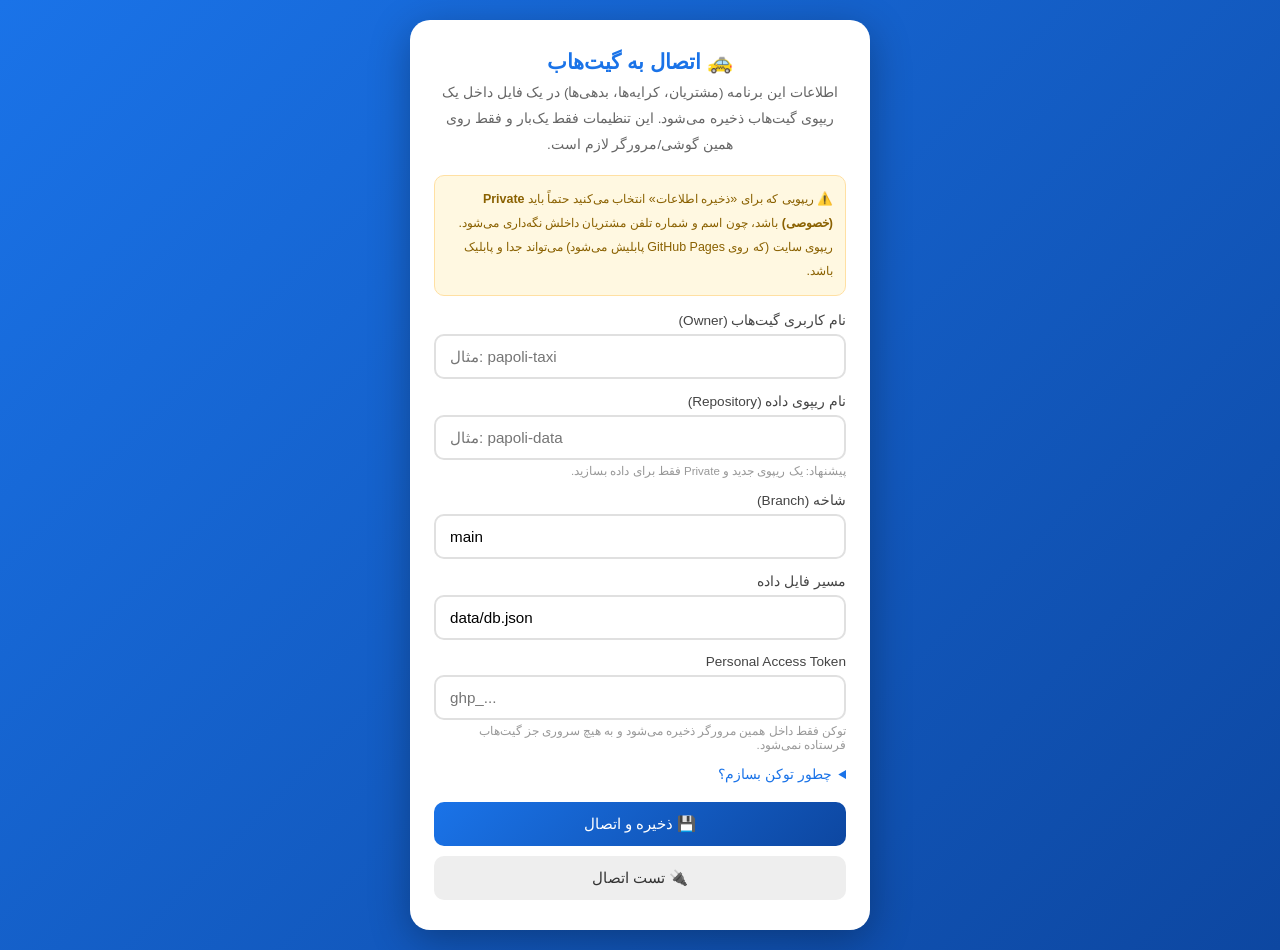
==== commit e417327c: "Add files via upload" ====
--- a/index.html
+++ b/index.html
@@ -135,34 +135,231 @@
         
         .btn {
             display: inline-block;
+            position: relative;
+            overflow: hidden;
             padding: 12px 20px;
             border: none;
-            border-radius: 8px;
+            border-radius: 10px;
             font-family: 'Vazirmatn', sans-serif;
             font-size: 0.95rem;
             font-weight: 500;
             cursor: pointer;
-            transition: all 0.2s;
+            transition: transform 0.15s ease, box-shadow 0.15s ease, filter 0.15s ease;
             text-align: center;
-        }
-        
-        .btn-primary { background: #1a73e8; color: white; width: 100%; }
-        .btn-primary:active { background: #1557b0; transform: scale(0.98); }
-        
-        .btn:disabled { opacity: 0.6; cursor: not-allowed; transform: none !important; }
-        
-        .btn-success { background: #34a853; color: white; }
-        .btn-danger { background: #ea4335; color: white; }
-        .btn-warning { background: #fbbc04; color: #333; }
-        .btn-info { background: #4285f4; color: white; }
+            box-shadow: 0 4px 0 rgba(0,0,0,0.15), 0 6px 14px rgba(0,0,0,0.12);
+        }
+        .btn:hover { filter: brightness(1.05); }
+        .btn:active {
+            transform: translateY(3px) scale(0.98);
+            box-shadow: 0 1px 0 rgba(0,0,0,0.15), 0 2px 6px rgba(0,0,0,0.12);
+        }
+        /* موج کوچک هنگام لمس دکمه (ripple) */
+        .btn .btn-ripple {
+            position: absolute;
+            border-radius: 50%;
+            background: rgba(255,255,255,0.55);
+            transform: scale(0);
+            animation: btnRipple 0.5s ease-out forwards;
+            pointer-events: none;
+        }
+        @keyframes btnRipple {
+            to { transform: scale(3); opacity: 0; }
+        }
+        @keyframes btnPop {
+            0% { transform: scale(1); }
+            40% { transform: scale(0.94); }
+            100% { transform: scale(1); }
+        }
+        .btn.btn-pop { animation: btnPop 0.28s ease; }
+
+        .btn-primary { background: linear-gradient(180deg, #3086f0, #1a73e8); color: white; width: 100%; }
+        .btn-primary:active { background: linear-gradient(180deg, #1a73e8, #1557b0); }
+        
+        .btn:disabled { opacity: 0.6; cursor: not-allowed; transform: none !important; box-shadow: none !important; }
+        
+        .btn-success { background: linear-gradient(180deg, #46bd63, #34a853); color: white; }
+        .btn-danger  { background: linear-gradient(180deg, #f0564a, #ea4335); color: white; }
+        .btn-warning { background: linear-gradient(180deg, #fdc934, #fbbc04); color: #333; }
+        .btn-info    { background: linear-gradient(180deg, #5b96f7, #4285f4); color: white; }
+        .btn-secondary { background: linear-gradient(180deg, #fafafa, #ececec); color: #333; box-shadow: 0 2px 0 rgba(0,0,0,0.08), 0 4px 10px rgba(0,0,0,0.06); }
+
+        /* دکمه‌های بزرگ‌تر برای ثبت کرایه — کاربر پشت فرمان راحت‌تر لمس کند */
+        .btn-big {
+            padding: 18px 20px;
+            font-size: 1.05rem;
+            font-weight: 700;
+            border-radius: 14px;
+        }
         
         .btn-sm {
             padding: 6px 12px;
             font-size: 0.8rem;
             border-radius: 6px;margin: 2px;
+            box-shadow: 0 2px 0 rgba(0,0,0,0.12), 0 3px 6px rgba(0,0,0,0.1);
         }
         
         .btn-block { width: 100%; margin-bottom: 10px; }
+
+        /* کارت‌های آماری و دسترسی سریع داشبورد: حالت برجسته */
+        .stat-box, #dashboard .action-grid .btn {
+            transition: transform 0.15s ease, box-shadow 0.15s ease;
+        }
+        .stat-box:active { transform: translateY(2px); }
+        #dashboard .action-grid .btn {
+            padding: 16px 10px;
+            font-size: 0.9rem;
+        }
+
+        /* چیپ‌های «مشتریان پرتکرار» در ثبت کرایه */
+        .chip-row { display: flex; flex-wrap: wrap; gap: 8px; }
+        .chip {
+            display: flex;
+            align-items: center;
+            gap: 6px;
+            background: white;
+            border: 2px solid #e8f0fe;
+            border-radius: 20px;
+            padding: 8px 14px;
+            font-family: 'Vazirmatn', sans-serif;
+            font-size: 0.85rem;
+            cursor: pointer;
+            box-shadow: 0 2px 6px rgba(0,0,0,0.06);
+            transition: transform 0.15s ease, background 0.15s ease, border-color 0.15s ease;
+        }
+        .chip:active { transform: scale(0.95); background: #e8f0fe; }
+        .chip-name { font-weight: 600; color: #333; }
+        .chip-badge {
+            font-size: 0.65rem;
+            padding: 2px 8px;
+            border-radius: 20px;
+        }
+
+        /* بنر یادآور پایان دوره ماهانه در داشبورد */
+        .reminder-banner {
+            border-radius: 10px;
+            padding: 12px 14px;
+            margin-bottom: 10px;
+            background: linear-gradient(135deg, #fff3d6, #ffe6b3);
+            border: 1px solid #f5c452;
+            display: flex;
+            justify-content: space-between;
+            align-items: center;
+            gap: 10px;
+            animation: reminderPulse 1.8s ease-in-out infinite;
+        }
+        @keyframes reminderPulse {
+            0%, 100% { box-shadow: 0 0 0 rgba(251,188,4,0.0); }
+            50% { box-shadow: 0 0 0 6px rgba(251,188,4,0.12); }
+        }
+        .reminder-banner .reminder-text { font-size: 0.85rem; color: #7a5b00; line-height: 1.7; }
+        .reminder-banner .btn { flex-shrink: 0; }
+
+        /* دکمه شناور چت‌بات */
+        .chat-fab {
+            position: fixed;
+            left: 16px;
+            bottom: 86px;
+            width: 56px;
+            height: 56px;
+            border-radius: 50%;
+            background: linear-gradient(135deg, #1a73e8, #0d47a1);
+            color: white;
+            border: none;
+            font-size: 1.5rem;
+            box-shadow: 0 6px 16px rgba(26,115,232,0.45);
+            cursor: pointer;
+            z-index: 500;
+            transition: transform 0.2s ease;
+        }
+        .chat-fab:active { transform: scale(0.92); }
+        .chat-fab .chat-fab-dot {
+            position: absolute;
+            top: 4px; left: 4px;
+            width: 12px; height: 12px;
+            border-radius: 50%;
+            background: #ea4335;
+            border: 2px solid white;
+            display: none;
+        }
+        .chat-fab .chat-fab-dot.show { display: block; }
+
+        .chat-panel-overlay {
+            display: none;
+            position: fixed; inset: 0;
+            background: rgba(0,0,0,0.35);
+            z-index: 998;
+        }
+        .chat-panel-overlay.open { display: block; }
+        .chat-panel {
+            position: fixed;
+            left: 0; right: 0; bottom: 0;
+            height: 70vh;
+            max-height: 640px;
+            background: white;
+            border-radius: 18px 18px 0 0;
+            box-shadow: 0 -6px 24px rgba(0,0,0,0.25);
+            z-index: 999;
+            display: flex;
+            flex-direction: column;
+            transform: translateY(100%);
+            transition: transform 0.25s ease-out;
+        }
+        .chat-panel.open { transform: translateY(0); }
+        .chat-panel-header {
+            padding: 14px 16px;
+            background: linear-gradient(135deg, #1a73e8, #0d47a1);
+            color: white;
+            border-radius: 18px 18px 0 0;
+            display: flex;
+            justify-content: space-between;
+            align-items: center;
+        }
+        .chat-panel-header h3 { margin: 0; border: none; padding: 0; color: white; font-size: 0.95rem; }
+        .chat-panel-close { background: none; border: none; color: white; font-size: 1.3rem; cursor: pointer; }
+        .chat-messages {
+            flex: 1;
+            overflow-y: auto;
+            padding: 14px;
+            display: flex;
+            flex-direction: column;
+            gap: 10px;
+            background: #f7f9fc;
+        }
+        .chat-bubble {
+            max-width: 82%;
+            padding: 10px 14px;
+            border-radius: 14px;
+            font-size: 0.88rem;
+            line-height: 1.9;
+            white-space: pre-wrap;
+            animation: chatIn 0.2s ease;
+        }
+        @keyframes chatIn {
+            from { opacity: 0; transform: translateY(6px); }
+            to { opacity: 1; transform: translateY(0); }
+        }
+        .chat-bubble.bot { background: white; border: 1px solid #e0e0e0; align-self: flex-start; border-bottom-right-radius: 4px; }
+        .chat-bubble.user { background: #1a73e8; color: white; align-self: flex-end; border-bottom-left-radius: 4px; }
+        .chat-suggestions { display: flex; flex-wrap: wrap; gap: 6px; padding: 0 14px 10px; }
+        .chat-suggestions .chip { font-size: 0.75rem; padding: 6px 10px; }
+        .chat-input-row {
+            display: flex;
+            gap: 8px;
+            padding: 10px;
+            border-top: 1px solid #eee;
+        }
+        .chat-input-row input {
+            flex: 1;
+            margin: 0;
+        }
+        .chat-input-row button {
+            width: 46px;
+            height: 46px;
+            border-radius: 50%;
+            padding: 0;
+            font-size: 1.1rem;
+            flex-shrink: 0;
+        }
         
         .customer-card {
             background: white;
@@ -432,6 +629,7 @@
 
 <!-- ===== داشبورد ===== -->
 <div id="dashboard" class="content active">
+    <div id="monthlyReminderBanner"></div>
     <div style="display:grid; grid-template-columns:1fr 1fr; gap:10px; margin-bottom:15px;">
         <div class="stat-box">
             <div class="stat-number" id="statCustomers">-</div>
@@ -536,8 +734,18 @@
 <div id="rental" class="content">
     <div class="card">
         <h3>📋 ثبت کرایه</h3>
+
+        <div id="frequentRentalCustomersBox" style="margin-bottom:14px;">
+            <label style="display:block; font-size:0.85rem; font-weight:500; margin-bottom:8px; color:#555;">
+                ⭐ مشتریان پرتکرار (برای انتخاب سریع لمس کنید)
+            </label>
+            <div id="frequentRentalCustomers" class="chip-row">
+                <div class="loading" style="padding:6px 0;">در حال بارگذاری...</div>
+            </div>
+        </div>
+
         <div class="form-group">
-            <label>جستجوی مشتری</label>
+            <label>یا جستجوی مشتری</label>
             <input type="text" id="searchRental" placeholder="🔍 نام یا شماره موبایل..." 
                    oninput="searchRentalCustomer(this.value)">
         </div>
@@ -545,23 +753,27 @@
         
         <div id="selectedRentalCustomer" style="display:none;">
             <div class="selected-customer" id="rentalCustomerInfo"></div>
+            <div id="monthlyStatusBox"></div>
             <div id="rentalMsg"></div>
             
             <div class="form-group" id="dailyAmountGroup" style="display:none;">
-                <label>مبلغ کرایه روزانه (تومان)</label>
+                <label>مبلغ کرایه روزانه (تومان) — اگر خالی بماند، نرخ پیش‌فرض مشتری حساب می‌شود</label>
                 <input type="text" id="dailyAmount" placeholder="اگر خالی باشد نرخ پیش‌فرض" inputmode="numeric" class="money-input">
             </div>
-            
-            <div class="action-grid">
-                <button class="btn btn-success btn-block" onclick="doRental('start_monthly')">
+
+            <div id="monthlyActionGrid">
+                <button class="btn btn-success btn-block btn-big" id="startMonthlyBtn" onclick="doRental('start_monthly')" style="display:none;">
                     🟢 شروع ماهانه
                 </button>
-                <button class="btn btn-danger btn-block" onclick="doRental('end_monthly')">
+                <button class="btn btn-danger btn-block btn-big" id="endMonthlyBtn" onclick="doRental('end_monthly')" style="display:none;">
                     🔴 اتمام ماهانه
                 </button>
             </div>
-            <button class="btn btn-warning btn-block" onclick="toggleDailyAmount(); doRental('daily')">
-                📅 ثبت روزانه
+            <button class="btn btn-warning btn-block btn-big" id="dailyRentalBtn" onclick="doRental('daily')" style="display:none;">
+                📅 ثبت کرایه روزانه
+            </button>
+            <button class="btn btn-secondary btn-block" id="editDailyAmountBtn" onclick="toggleDailyAmount()" style="display:none; margin-top:-4px;">
+                ✏️ ثبت مبلغ دلخواه برای این کرایه
             </button>
         </div>
     </div>
@@ -667,7 +879,22 @@
         </div>
 
         <p style="font-size:13px;color:#666">
-            در صورت فعال بودن، هنگام ارسال فاکتور برنامه پیامک گوشی باز شده و متن فاکتور آماده ارسال خواهد بود.
+            در صورت فعال بودن، هنگام ارسال فاکتور، پنجره‌ی اشتراک‌گذاری خود گوشی باز می‌شود تا متن فاکتور را با پیامک، واتس‌اپ یا هر برنامه‌ی دیگری ارسال کنید (در گوشی‌های قدیمی‌تر مستقیم برنامه‌ی پیامک باز می‌شود).
+        </p>
+    </div>
+    <div class="divider"></div>
+
+    <!-- کارت یادآور پایان دوره ماهانه -->
+    <div class="card">
+        <h3>🔔 یادآور پایان دوره ماهانه</h3>
+        <div class="form-group">
+            <label>
+                <input type="checkbox" id="enableMonthlyReminder">
+                فعال‌سازی اعلان (نوتیفیکیشن) نزدیک‌شدن به پایان دوره ماهانه مشتریان
+            </label>
+        </div>
+        <p style="font-size:13px;color:#666">
+            وقتی فعال باشد، چند روز مانده به تمام‌شدن دوره‌ی ماهانه‌ی هر مشتری، هم داخل برنامه (در داشبورد) و هم با اعلان گوشی به شما یادآوری می‌شود که کرایه‌ی ماهانه را ثبت و تسویه کنید. این بررسی هر بار که برنامه را باز می‌کنید انجام می‌شود.
         </p>
     </div>
     <div class="divider"></div>
@@ -755,6 +982,25 @@
 <!-- مودال سفارشی به‌جای alert/confirm/prompt بومی -->
 <div id="modalOverlay" class="modal-overlay">
     <div class="modal-box" id="modalBox"></div>
+</div>
+
+<!-- ===== دستیار هوشمند (چت‌بات) ===== -->
+<button class="chat-fab" id="chatFab" onclick="toggleChatPanel(true)" title="دستیار هوشمند">
+    💬
+    <span class="chat-fab-dot" id="chatFabDot"></span>
+</button>
+<div class="chat-panel-overlay" id="chatPanelOverlay" onclick="toggleChatPanel(false)"></div>
+<div class="chat-panel" id="chatPanel">
+    <div class="chat-panel-header">
+        <h3>💬 دستیار حساب و گزارش مشتریان</h3>
+        <button class="chat-panel-close" onclick="toggleChatPanel(false)">✕</button>
+    </div>
+    <div class="chat-messages" id="chatMessages"></div>
+    <div class="chat-suggestions" id="chatSuggestions"></div>
+    <div class="chat-input-row">
+        <input type="text" id="chatInput" placeholder="مثلاً: بدهی علی چقدره؟" onkeydown="if(event.key==='Enter') sendChatMessage();">
+        <button class="btn btn-primary" onclick="sendChatMessage()">➤</button>
+    </div>
 </div>
 
     <script src="assets/gh-storage.js"></script>
@@ -1018,6 +1264,7 @@
         
         if(tabId === 'customers') loadCustomers();
         if(tabId === 'dashboard') loadDashboard();
+        if(tabId === 'rental') loadFrequentRentalCustomers();
     }
 
     // ===== شیت «بیشتر» =====
@@ -1227,7 +1474,23 @@
         `).join('') || '<div class="empty-state">مشتری پیدا نشد</div>';
     }
 
-    function selectRentalCustomer(customer) {
+    // محاسبه‌ی وضعیت دوره‌ی ماهانه‌ی جاری یک مشتری بر اساس تاریخ شروع
+    // (معادل همان منطقی که در rentals.php/gh-storage.js برای محاسبه‌ی ماه کامل استفاده می‌شود)
+    function getMonthlyCycleInfo(startDateStr) {
+        const start = new Date(startDateStr + 'T00:00:00');
+        const now = new Date();
+        let boundary = new Date(start);
+        while (boundary <= now) {
+            boundary.setMonth(boundary.getMonth() + 1);
+        }
+        const prevBoundary = new Date(boundary);
+        prevBoundary.setMonth(prevBoundary.getMonth() - 1);
+        const daysElapsed = Math.max(0, Math.floor((now - prevBoundary) / 86400000));
+        const daysLeft = Math.max(0, Math.ceil((boundary - now) / 86400000));
+        return { daysElapsed, daysLeft, nextBoundary: boundary };
+    }
+
+    async function selectRentalCustomer(customer) {
         selectedRentalCustomer = customer;
         document.getElementById('rentalSearchResults').innerHTML = '';
         document.getElementById('searchRental').value = customer.name;
@@ -1237,9 +1500,58 @@
             📞 ${customer.phone}<br>
             💰 نرخ: ${formatNumber(customer.rate)} تومان / ${customer.service_type === 'monthly' ? 'ماه' : 'روز'}
         `;
-        
-        if(customer.service_type === 'daily') {
-            document.getElementById('dailyAmountGroup').style.display = 'block';
+
+        const startBtn = document.getElementById('startMonthlyBtn');
+        const endBtn = document.getElementById('endMonthlyBtn');
+        const dailyBtn = document.getElementById('dailyRentalBtn');
+        const editAmountBtn = document.getElementById('editDailyAmountBtn');
+        const statusBox = document.getElementById('monthlyStatusBox');
+        const dailyAmountGroup = document.getElementById('dailyAmountGroup');
+
+        // ریست هر بار که مشتری جدید انتخاب می‌شود، تا دکمه‌های نامرتبط با نوع مشتری دیده نشوند
+        startBtn.style.display = 'none';
+        endBtn.style.display = 'none';
+        dailyBtn.style.display = 'none';
+        editAmountBtn.style.display = 'none';
+        dailyAmountGroup.style.display = 'none';
+        statusBox.innerHTML = '';
+
+        if (customer.service_type === 'daily') {
+            // مشتری روزانه: فقط یک دکمه‌ی ساده «ثبت کرایه روزانه» — راحت برای کاربر پشت فرمان
+            dailyBtn.style.display = 'block';
+            editAmountBtn.style.display = 'block';
+            return;
+        }
+
+        // مشتری ماهانه: باید ببینیم دوره‌ی باز دارد یا نه، تا فقط دکمه‌ی مرتبط نشان داده شود
+        // و مبلغ ماهانه، تا پایان‌نیافتن دوره، هرگز به‌عنوان کرایه/بدهی به مشتری اضافه نشود
+        statusBox.innerHTML = '<div class="loading" style="padding:6px 0;">در حال بررسی وضعیت دوره ماهانه...</div>';
+        try {
+            const res = await apiFetch(`${API}/rentals.php?customer_id=${customer.id}`);
+            const rentals = await res.json();
+            const open = rentals.find(r => r.type === 'monthly_start' && !r.end_date);
+
+            if (open) {
+                endBtn.style.display = 'block';
+                const info = getMonthlyCycleInfo(open.start_date);
+                const near = info.daysLeft <= 3;
+                statusBox.innerHTML = `
+                    <div class="alert ${near ? 'alert-error' : 'alert-info'}">
+                        🟢 دوره ماهانه از تاریخ ${safeFormatDate(open.start_date)} شروع شده و <strong>هنوز تمام نشده</strong>.<br>
+                        ${near
+                            ? `🔔 فقط <strong>${info.daysLeft} روز</strong> تا پایان این دوره باقی‌مانده — وقت نزدیک شدن به آخر ماه است.`
+                            : `${info.daysElapsed} روز از این دوره گذشته (${info.daysLeft} روز تا پایان دوره باقی مانده).`}
+                        <br><small>تا زمانی که دکمه‌ی «اتمام ماهانه» زده نشود، مبلغ این دوره در صورت‌حساب و بدهی مشتری لحاظ نمی‌شود.</small>
+                    </div>`;
+            } else {
+                startBtn.style.display = 'block';
+                statusBox.innerHTML = `<div class="alert alert-info">این مشتری در حال حاضر دوره‌ی ماهانه‌ی بازی ندارد. برای شروع، دکمه‌ی «شروع ماهانه» را بزنید.</div>`;
+            }
+        } catch (e) {
+            // اگر خطایی در بررسی وضعیت رخ داد، هر دو دکمه را نشان بده تا کاربر گیر نکند
+            startBtn.style.display = 'block';
+            endBtn.style.display = 'block';
+            statusBox.innerHTML = '';
         }
     }
 
@@ -1272,6 +1584,14 @@
             if(res.ok) {
                 msgEl.innerHTML = `<div class="alert alert-success">✅ ${result.message}</div>`;
                 setTimeout(() => msgEl.innerHTML = '', 4000);
+                // به‌روزرسانی وضعیت دکمه‌ها/نمایش دوره‌ی ماهانه بعد از هر عملیات موفق
+                if(action === 'start_monthly' || action === 'end_monthly') {
+                    selectRentalCustomer(selectedRentalCustomer);
+                }
+                if(action === 'daily') {
+                    document.getElementById('dailyAmount').value = '';
+                }
+                loadFrequentRentalCustomers();
             } else {
                 msgEl.innerHTML = `<div class="alert alert-error">❌ ${result.error}</div>`;
             }
@@ -1285,6 +1605,29 @@
     function toggleDailyAmount() {
         const el = document.getElementById('dailyAmountGroup');
         el.style.display = el.style.display === 'none' ? 'block' : 'none';
+        if (el.style.display === 'block') document.getElementById('dailyAmount').focus();
+    }
+
+    // ===== مشتریان پرتکرار (برای انتخاب سریع در ثبت کرایه) =====
+    async function loadFrequentRentalCustomers() {
+        const box = document.getElementById('frequentRentalCustomers');
+        if (!box) return;
+        try {
+            const res = await apiFetch(`${API}/rentals.php?frequent=1&limit=6`);
+            const list = await res.json();
+            if (!Array.isArray(list) || list.length === 0) {
+                box.innerHTML = '<div class="empty-state" style="padding:10px 0;">هنوز سابقه‌ای برای پیشنهاد وجود ندارد</div>';
+                return;
+            }
+            box.innerHTML = list.map(c => `
+                <button type="button" class="chip" onclick="selectRentalCustomer(${JSON.stringify(c).replace(/"/g, '&quot;')})">
+                    <span class="chip-name">${c.name}</span>
+                    <span class="chip-badge ${c.service_type === 'monthly' ? 'badge-monthly' : 'badge-daily'}">${c.service_type === 'monthly' ? 'ماهانه' : 'روزانه'}</span>
+                </button>
+            `).join('');
+        } catch (e) {
+            box.innerHTML = '';
+        }
     }
 
     // ===== فاکتور =====
@@ -1385,7 +1728,7 @@
                 if (r.type === 'daily') {
                     const dt = safeFormatDateTime(r.created_at); // نمایش تاریخ و ساعت
                     detailsHtml += `🔸 سرویس روزانه (${dt}): ${amt} تومان<br>`;
-                } else if (r.type === 'monthly') {
+                } else if (r.type === 'monthly_end') {
                     const sd = safeFormatDate(r.start_date);
                     const ed = safeFormatDate(r.end_date);
                     detailsHtml += `🔸 سرویس ماهانه (از ${sd} تا ${ed}): ${amt} تومان<br>`;
@@ -1462,6 +1805,25 @@
     return;
 }
 
+// روش اول (توصیه‌شده): استفاده از پنجره‌ی اشتراک‌گذاری خود گوشی (Web Share API).
+// این روش برخلاف لینک مستقیم sms: در اکثر گوشی‌ها و برنامه‌ی نصب‌شده (PWA/APK)
+// با خطای «دسترسی ندارید» روبه‌رو نمی‌شود، چون به‌جای باز کردن مستقیم یک پروتکل،
+// از کاربر می‌خواهد خودش برنامه‌ی موردنظر (پیامک، واتس‌اپ و ...) را انتخاب کند.
+if (navigator.share) {
+    try {
+        await navigator.share({ text: message });
+        return; // با موفقیت از طریق پنجره‌ی اشتراک‌گذاری گوشی ارسال/باز شد
+    } catch (shareErr) {
+        // اگر کاربر خودش لغو کرده (دکمه‌ی بازگشت را زده)، دیگر کاری نکن
+        if (shareErr && shareErr.name === 'AbortError') return;
+        // در غیر این صورت به روش دوم (لینک sms:) برو
+    }
+}
+
+// روش دوم (پشتیبان): ساخت لینک sms: و باز کردن آن با یک تگ <a> واقعی
+// به‌جای window.location.href — چون تغییر مستقیم آدرس صفحه به یک پروتکل غیر http
+// داخل برخی مرورگرهای نصب‌شده (وب‌ویو/PWA) به‌عنوان ناوبری غیرمجاز رد می‌شود
+// و پیام «دسترسی ندارید» نشان داده می‌شود؛ کلیک روی لینک معمولاً این مشکل را ندارد.
 const ua = navigator.userAgent.toLowerCase();
 let smsUrl;
 
@@ -1473,7 +1835,13 @@
 }
 
 try {
-    window.location.href = smsUrl;
+    const link = document.createElement('a');
+    link.href = smsUrl;
+    link.rel = 'noopener';
+    link.style.display = 'none';
+    document.body.appendChild(link);
+    link.click();
+    setTimeout(() => link.remove(), 1000);
 } catch(e) {
     await showAlert('خطا در باز کردن برنامه پیامک\nلطفا به صورت دستی پیامک را ارسال کنید.\n\nمتن پیام:\n' + message + '\n\nشماره: ' + phone);
 }
@@ -1625,6 +1993,27 @@
     });
 
 });
+
+// ذخیره تنظیم یادآور پایان دوره ماهانه + درخواست اجازه‌ی اعلان از گوشی
+window.addEventListener("load", function () {
+    const reminderCheckbox = document.getElementById("enableMonthlyReminder");
+    if (!reminderCheckbox) return;
+
+    if (localStorage.getItem("enableMonthlyReminder") === "true") {
+        reminderCheckbox.checked = true;
+    }
+
+    reminderCheckbox.addEventListener("change", async function () {
+        if (this.checked && 'Notification' in window) {
+            const perm = await Notification.requestPermission();
+            if (perm !== 'granted') {
+                await showAlert('اجازه‌ی نمایش اعلان داده نشد. بدون این اجازه، فقط یادآور داخل برنامه (در داشبورد) نشان داده می‌شود، نه اعلان گوشی.');
+            }
+        }
+        localStorage.setItem("enableMonthlyReminder", this.checked ? "true" : "false");
+        checkMonthlyReminders();
+    });
+});
 // ==========================================
 // بخش توابع پرداخت بدهی (نسخه نهایی و یکپارچه)
 // ==========================================
@@ -1743,6 +2132,284 @@
     }
 }
 
+// ==========================================
+// یادآور نزدیک‌شدن به پایان دوره ماهانه مشتریان
+// (هم بنر داخل برنامه در داشبورد، هم اعلان گوشی)
+// ==========================================
+const MONTHLY_REMINDER_THRESHOLD_DAYS = 3; // چند روز مانده به پایان دوره، یادآوری نشان داده شود
+
+async function checkMonthlyReminders() {
+    try {
+        const res = await apiFetch(`${API}/rentals.php?open_monthly=1`);
+        const openList = await res.json();
+        if (!Array.isArray(openList)) return;
+
+        const nearList = openList
+            .map(r => Object.assign({}, r, getMonthlyCycleInfo(r.start_date)))
+            .filter(r => r.daysLeft <= MONTHLY_REMINDER_THRESHOLD_DAYS)
+            .sort((a, b) => a.daysLeft - b.daysLeft);
+
+        renderMonthlyReminderBanner(nearList);
+        const dot = document.getElementById('chatFabDot');
+        if (dot) dot.classList.toggle('show', nearList.length > 0);
+
+        if (localStorage.getItem('enableMonthlyReminder') === 'true') {
+            nearList.forEach(sendMonthlyReminderNotification);
+        }
+    } catch (e) {
+        console.error('خطا در بررسی یادآور پایان ماه:', e);
+    }
+}
+
+function renderMonthlyReminderBanner(nearList) {
+    const box = document.getElementById('monthlyReminderBanner');
+    if (!box) return;
+    if (!nearList || nearList.length === 0) {
+        box.innerHTML = '';
+        return;
+    }
+    box.innerHTML = nearList.map(r => `
+        <div class="reminder-banner">
+            <div class="reminder-text">
+                🔔 دوره ماهانه <strong>${r.name}</strong>
+                ${r.daysLeft === 0 ? 'امروز تمام می‌شود' : `${r.daysLeft} روز دیگر تمام می‌شود`}
+                <br>یادت نره کرایه رو ثبت و تسویه کنی.
+            </div>
+            <button class="btn btn-danger btn-sm" onclick="goEndMonthlyForCustomer(${r.customer_id}, '${(r.name || '').replace(/'/g, '')}', '${(r.phone || '')}', ${Number(r.rate || 0)})">
+                🔴 اتمام ماهانه
+            </button>
+        </div>
+    `).join('');
+}
+
+// دکمه‌ی میان‌بر: از روی بنر یادآور، مستقیم به تب ثبت کرایه رفته و همان مشتری را انتخاب می‌کند
+function goEndMonthlyForCustomer(id, name, phone, rate) {
+    switchTab('rental', document.querySelector('.nav-item[onclick*="rental"]'));
+    selectRentalCustomer({ id, name, phone, rate, service_type: 'monthly' });
+}
+
+// دیدوکاپ: هر مشتری در هر روز حداکثر یک‌بار اعلان گوشی دریافت کند
+async function sendMonthlyReminderNotification(r) {
+    const todayKey = new Date().toISOString().split('T')[0];
+    const dedupeKey = `monthlyNotifSent_${r.customer_id}_${todayKey}`;
+    if (localStorage.getItem(dedupeKey)) return;
+
+    const title = 'یادآور پایان دوره ماهانه';
+    const body = r.daysLeft === 0
+        ? `دوره ماهانه ${r.name} امروز تمام می‌شود.`
+        : `${r.daysLeft} روز تا پایان دوره ماهانه ${r.name} باقی مانده است.`;
+
+    try {
+        if ('serviceWorker' in navigator && Notification.permission === 'granted') {
+            const reg = await navigator.serviceWorker.ready;
+            await reg.showNotification(title, { body, icon: 'icons/icon-192.png', tag: dedupeKey });
+        } else if ('Notification' in window && Notification.permission === 'granted') {
+            new Notification(title, { body, icon: 'icons/icon-192.png' });
+        }
+        localStorage.setItem(dedupeKey, '1');
+    } catch (e) {
+        console.error('خطا در ارسال اعلان یادآور:', e);
+    }
+}
+
+// بررسی یادآور: هنگام باز شدن برنامه، برگشتن به تب برنامه، و هر ۳۰ دقیقه یک‌بار در صورت باز بودن برنامه
+checkMonthlyReminders();
+document.addEventListener('visibilitychange', () => {
+    if (document.visibilityState === 'visible') checkMonthlyReminders();
+});
+setInterval(checkMonthlyReminders, 30 * 60 * 1000);
+
+// ==========================================
+// افکت لمسی (ripple) روی همه‌ی دکمه‌ها — برای حس بهتر لمس دکمه‌ها
+// ==========================================
+document.addEventListener('click', function (e) {
+    const btn = e.target.closest('.btn');
+    if (!btn || btn.disabled) return;
+    const rect = btn.getBoundingClientRect();
+    const ripple = document.createElement('span');
+    const size = Math.max(rect.width, rect.height);
+    ripple.className = 'btn-ripple';
+    ripple.style.width = ripple.style.height = size + 'px';
+    ripple.style.left = (e.clientX - rect.left - size / 2) + 'px';
+    ripple.style.top = (e.clientY - rect.top - size / 2) + 'px';
+    btn.appendChild(ripple);
+    btn.classList.add('btn-pop');
+    setTimeout(() => {
+        ripple.remove();
+        btn.classList.remove('btn-pop');
+    }, 500);
+});
+
+// ==========================================
+// دستیار هوشمند (چت‌بات) — پاسخ به سوالات درباره حساب مشتری‌ها و گزارش‌ها
+// ==========================================
+let chatCustomersCache = null;
+let chatHistoryStarted = false;
+
+function toggleChatPanel(show) {
+    const panel = document.getElementById('chatPanel');
+    const overlay = document.getElementById('chatPanelOverlay');
+    const isOpen = show === undefined ? !panel.classList.contains('open') : show;
+    panel.classList.toggle('open', isOpen);
+    overlay.classList.toggle('open', isOpen);
+    document.getElementById('chatFabDot').classList.remove('show');
+
+    if (isOpen && !chatHistoryStarted) {
+        chatHistoryStarted = true;
+        addChatBubble('bot', 'سلام! من دستیار حساب و گزارش مشتری‌های شما هستم. مثلاً می‌تونید بپرسید:\n«بدهی علی چقدره؟»، «درآمد امروز چقدر بود؟»، «کدوم مشتری‌ها بیشتر باهاشون کار کردم؟» یا «کدوم مشتری‌ها نزدیک آخر ماهشونه؟»');
+        renderChatSuggestions();
+    }
+}
+
+function renderChatSuggestions() {
+    const box = document.getElementById('chatSuggestions');
+    if (!box) return;
+    const suggestions = ['درآمد امروز چقدره؟', 'درآمد این ماه چقدره؟', 'مشتریان پرتکرار', 'نزدیک آخر ماه کیا هستن؟'];
+    box.innerHTML = suggestions.map(s => `<button type="button" class="chip" onclick="quickChat('${s}')">${s}</button>`).join('');
+}
+
+function quickChat(text) {
+    document.getElementById('chatInput').value = text;
+    sendChatMessage();
+}
+
+function addChatBubble(who, text) {
+    const wrap = document.getElementById('chatMessages');
+    const bubble = document.createElement('div');
+    bubble.className = 'chat-bubble ' + (who === 'user' ? 'user' : 'bot');
+    bubble.textContent = text;
+    wrap.appendChild(bubble);
+    wrap.scrollTop = wrap.scrollHeight;
+}
+
+async function sendChatMessage() {
+    const input = document.getElementById('chatInput');
+    const text = input.value.trim();
+    if (!text) return;
+    addChatBubble('user', text);
+    input.value = '';
+
+    addChatBubble('bot', '⏳ در حال بررسی...');
+    const messages = document.getElementById('chatMessages');
+    const loadingBubble = messages.lastChild;
+
+    try {
+        const answer = await handleChatQuery(text);
+        loadingBubble.textContent = answer;
+    } catch (e) {
+        loadingBubble.textContent = 'متوجه نشدم، می‌شه سوال رو ساده‌تر یا با اسم مشتری بپرسید؟';
+    }
+}
+
+async function getChatCustomers(force) {
+    if (chatCustomersCache && !force) return chatCustomersCache;
+    const res = await apiFetch(`${API}/customers.php`);
+    chatCustomersCache = await res.json();
+    return chatCustomersCache;
+}
+
+function findCustomerByNameInText(text, customers) {
+    const norm = text.replace(/[؟?.!،,]/g, ' ').trim();
+    // اول دنبال تطابق کامل نام بگرد، بعد تطابق جزئی
+    let matches = customers.filter(c => norm.includes(c.name));
+    if (matches.length === 0) {
+        const words = norm.split(/\s+/).filter(w => w.length > 1);
+        matches = customers.filter(c => words.some(w => c.name.includes(w)));
+    }
+    return matches;
+}
+
+async function handleChatQuery(rawText) {
+    const text = rawText.trim();
+    const customers = await getChatCustomers();
+
+    // ----- بدهی مشتری -----
+    if (/بدهی|بدهکار/.test(text)) {
+        const matches = findCustomerByNameInText(text, customers);
+        if (matches.length === 1) {
+            const c = matches[0];
+            return `بدهی ${c.name}: ${formatNumber(c.debt || 0)} تومان`;
+        }
+        if (matches.length > 1) {
+            return 'چند مشتری با این اسم پیدا شد:\n' + matches.map(c => `${c.name} (بدهی: ${formatNumber(c.debt || 0)} تومان)`).join('\n');
+        }
+        const debtors = customers.filter(c => Number(c.debt) > 0).sort((a, b) => b.debt - a.debt).slice(0, 8);
+        if (debtors.length === 0) return 'در حال حاضر هیچ مشتری بدهکاری ثبت نشده.';
+        return 'اسم مشتری رو دقیق متوجه نشدم؛ بدهکارترین مشتری‌ها:\n' + debtors.map(c => `${c.name}: ${formatNumber(c.debt)} تومان`).join('\n');
+    }
+
+    // ----- نزدیک به پایان ماه -----
+    if (/آخر ماه|پایان ماه|اتمام.*ماهانه|نزدیک/.test(text)) {
+        const res = await apiFetch(`${API}/rentals.php?open_monthly=1`);
+        const openList = await res.json();
+        const near = openList
+            .map(r => Object.assign({}, r, getMonthlyCycleInfo(r.start_date)))
+            .sort((a, b) => a.daysLeft - b.daysLeft);
+        if (near.length === 0) return 'در حال حاضر هیچ دوره ماهانه‌ی بازی ثبت نشده.';
+        return 'وضعیت دوره‌های ماهانه‌ی باز:\n' + near.map(r => `${r.name}: ${r.daysLeft} روز مانده`).join('\n');
+    }
+
+    // ----- مشتریان پرتکرار -----
+    if (/پرتکرار|بیشترین|بیشتر.*کار/.test(text)) {
+        const res = await apiFetch(`${API}/rentals.php?frequent=1&limit=8`);
+        const list = await res.json();
+        if (!list || list.length === 0) return 'هنوز سابقه‌ی کافی برای این گزارش وجود ندارد.';
+        return 'پرتکرارترین مشتریان:\n' + list.map(c => `${c.name}: ${c.rental_count} بار`).join('\n');
+    }
+
+    // ----- درآمد امروز / این ماه / کل -----
+    if (/امروز/.test(text) && /درآمد|کرایه|چقدر/.test(text)) {
+        const today = new Date().toISOString().split('T')[0];
+        const res = await apiFetch(`${API}/report.php?from_date=${today}&to_date=${today}`);
+        const data = await res.json();
+        return `درآمد امروز: ${formatNumber(data.total || 0)} تومان (${data.count || 0} مورد)`;
+    }
+    if (/این ماه/.test(text) && /درآمد|کرایه|چقدر/.test(text)) {
+        const firstDay = new Date(new Date().setDate(1)).toISOString().split('T')[0];
+        const today = new Date().toISOString().split('T')[0];
+        const res = await apiFetch(`${API}/report.php?from_date=${firstDay}&to_date=${today}`);
+        const data = await res.json();
+        return `درآمد این ماه: ${formatNumber(data.total || 0)} تومان (${data.count || 0} مورد)`;
+    }
+    if (/(کل|مجموع|تا حالا).*(درآمد|کرایه)/.test(text)) {
+        const today = new Date().toISOString().split('T')[0];
+        const res = await apiFetch(`${API}/report.php?from_date=2020-01-01&to_date=${today}`);
+        const data = await res.json();
+        return `مجموع کل درآمد: ${formatNumber(data.total || 0)} تومان (${data.count || 0} مورد)`;
+    }
+
+    // ----- آخرین فاکتور مشتری -----
+    if (/آخرین فاکتور|فاکتور.*کی|فاکتور.*چه وقت/.test(text)) {
+        const matches = findCustomerByNameInText(text, customers);
+        if (matches.length === 1) {
+            const res = await apiFetch(`${API}/invoice.php?customer_id=${matches[0].id}`);
+            const data = await res.json();
+            return data.last_invoice
+                ? `آخرین فاکتور ${matches[0].name}: ${safeFormatDate(data.last_invoice.split('T')[0])}`
+                : `تا الان فاکتوری برای ${matches[0].name} ارسال نشده.`;
+        }
+    }
+
+    // ----- سوابق کرایه‌ی یک مشتری -----
+    if (/سوابق|تاریخچه|کرایه‌های/.test(text)) {
+        const matches = findCustomerByNameInText(text, customers);
+        if (matches.length === 1) {
+            const res = await apiFetch(`${API}/rentals.php?customer_id=${matches[0].id}`);
+            const rentals = (await res.json()).slice(0, 5);
+            if (rentals.length === 0) return `هنوز کرایه‌ای برای ${matches[0].name} ثبت نشده.`;
+            return `آخرین کرایه‌های ${matches[0].name}:\n` + rentals.map(r => `${r.type_label || r.type}: ${formatNumber(r.amount)} تومان - ${(r.created_at || '').split('T')[0]}`).join('\n');
+        }
+    }
+
+    // ----- نام تنها مشتری در متن باشد → خلاصه‌ی وضعیت او -----
+    const nameOnlyMatches = findCustomerByNameInText(text, customers);
+    if (nameOnlyMatches.length === 1) {
+        const c = nameOnlyMatches[0];
+        return `${c.name} - 📞 ${c.phone}\nنوع سرویس: ${c.service_type === 'monthly' ? 'ماهانه' : 'روزانه'}\nنرخ: ${formatNumber(c.rate)} تومان\nبدهی فعلی: ${formatNumber(c.debt || 0)} تومان`;
+    }
+
+    return 'متوجه نشدم. می‌تونید بپرسید مثلاً: «بدهی [اسم مشتری] چقدره؟»، «درآمد امروز چقدره؟»، «مشتریان پرتکرار» یا «نزدیک آخر ماه کیا هستن؟»';
+}
 
 </script>
 
